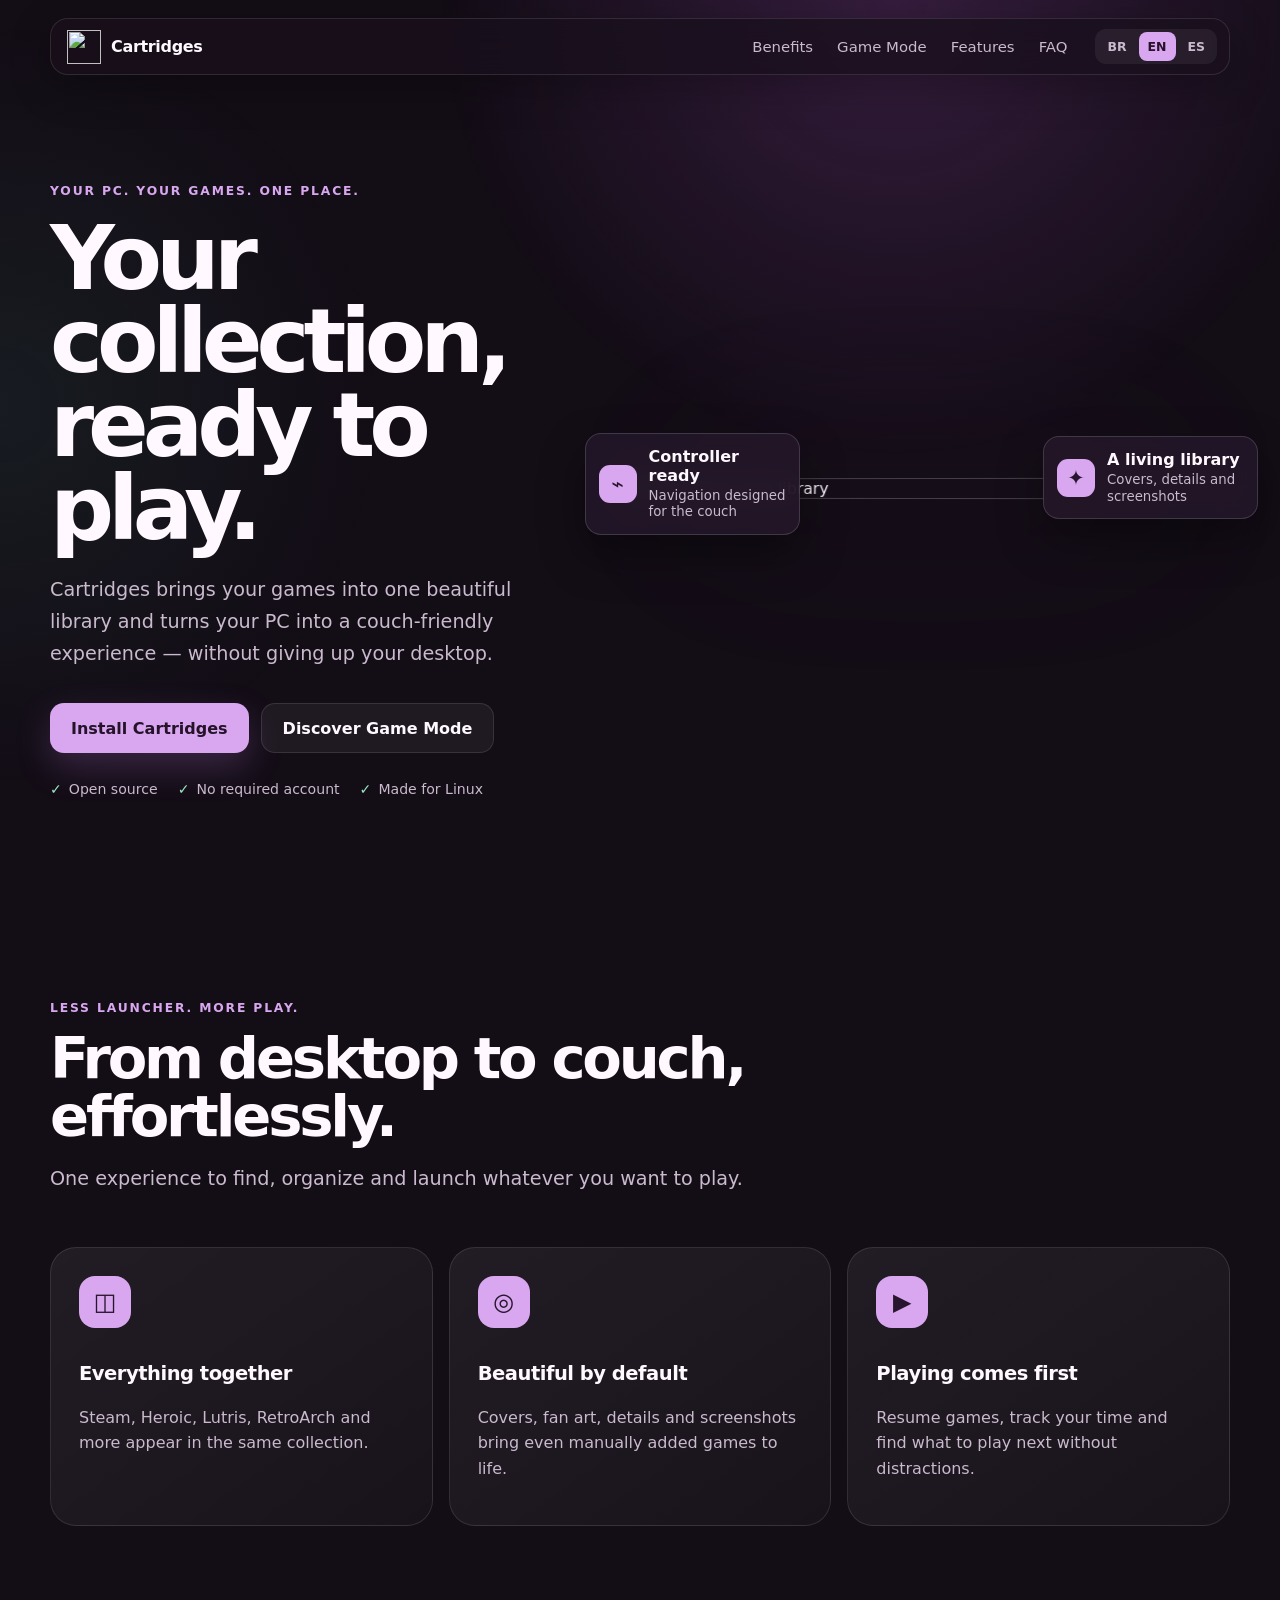
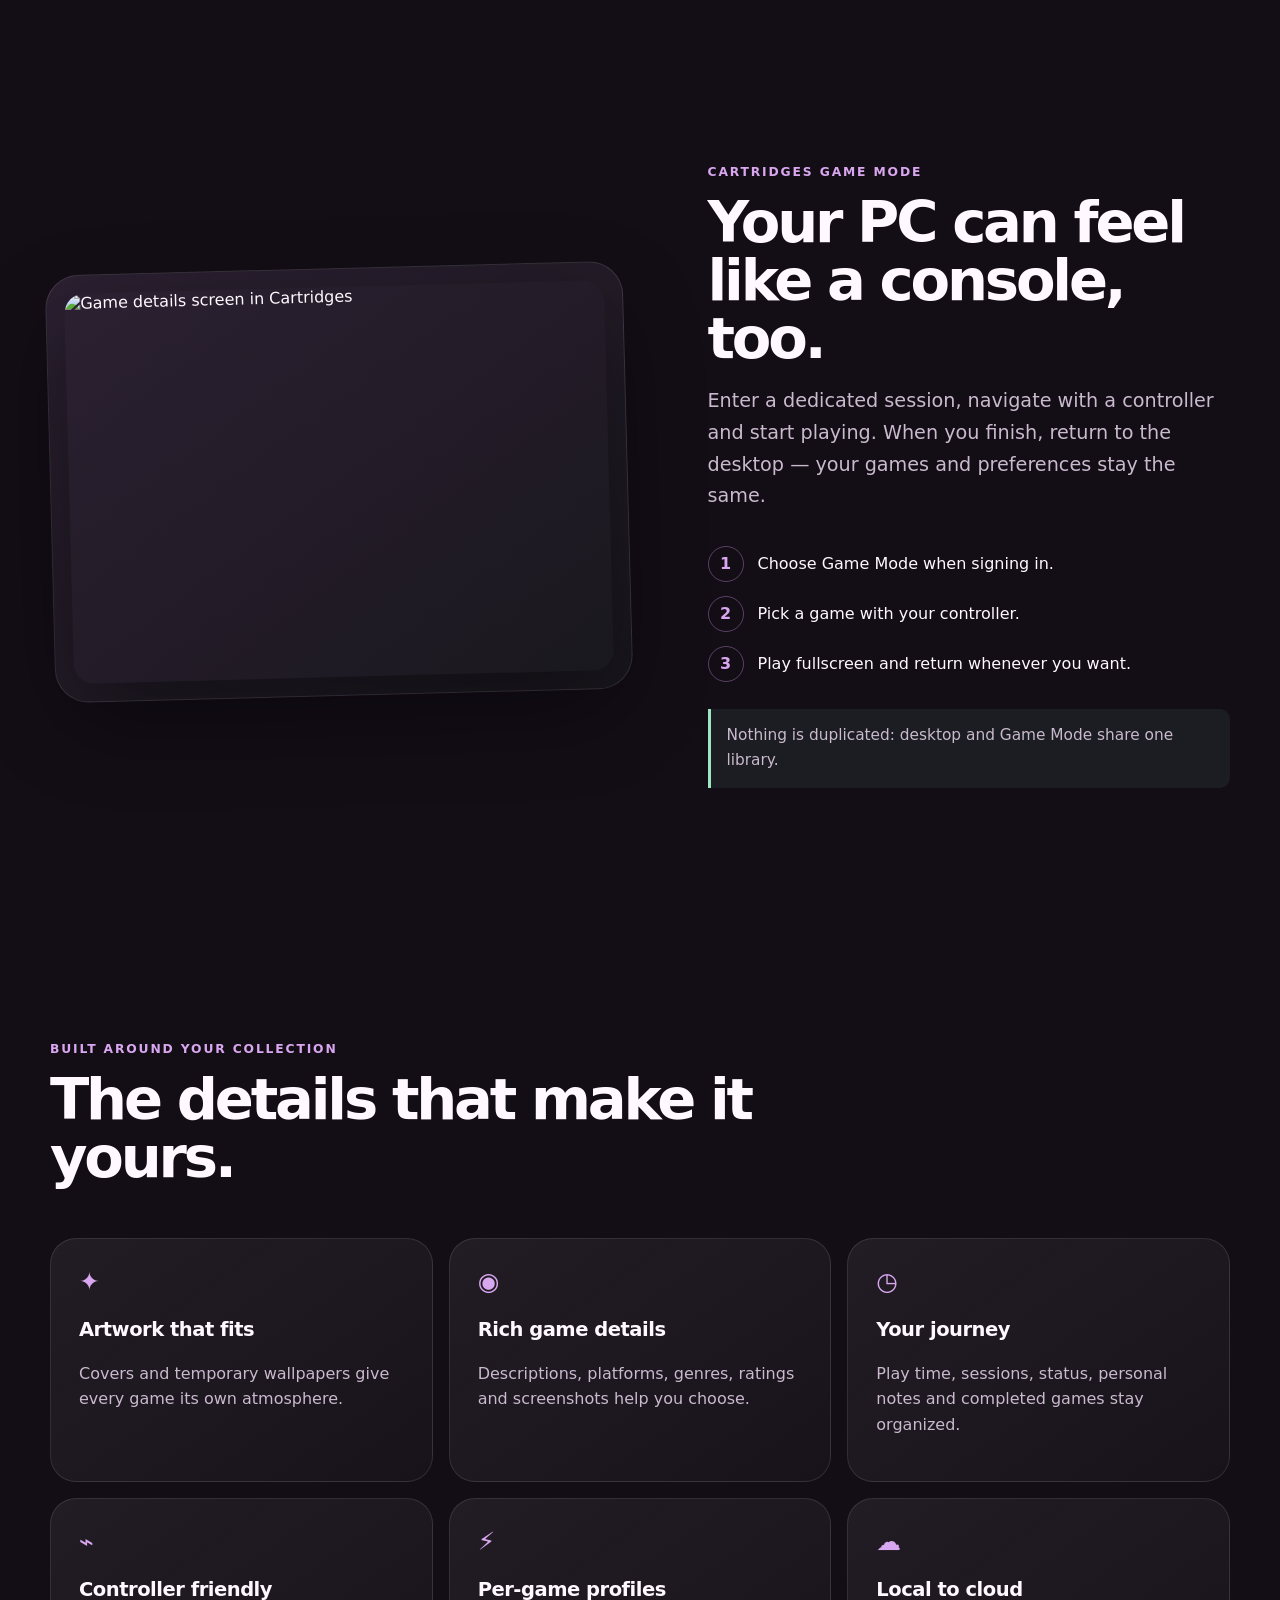
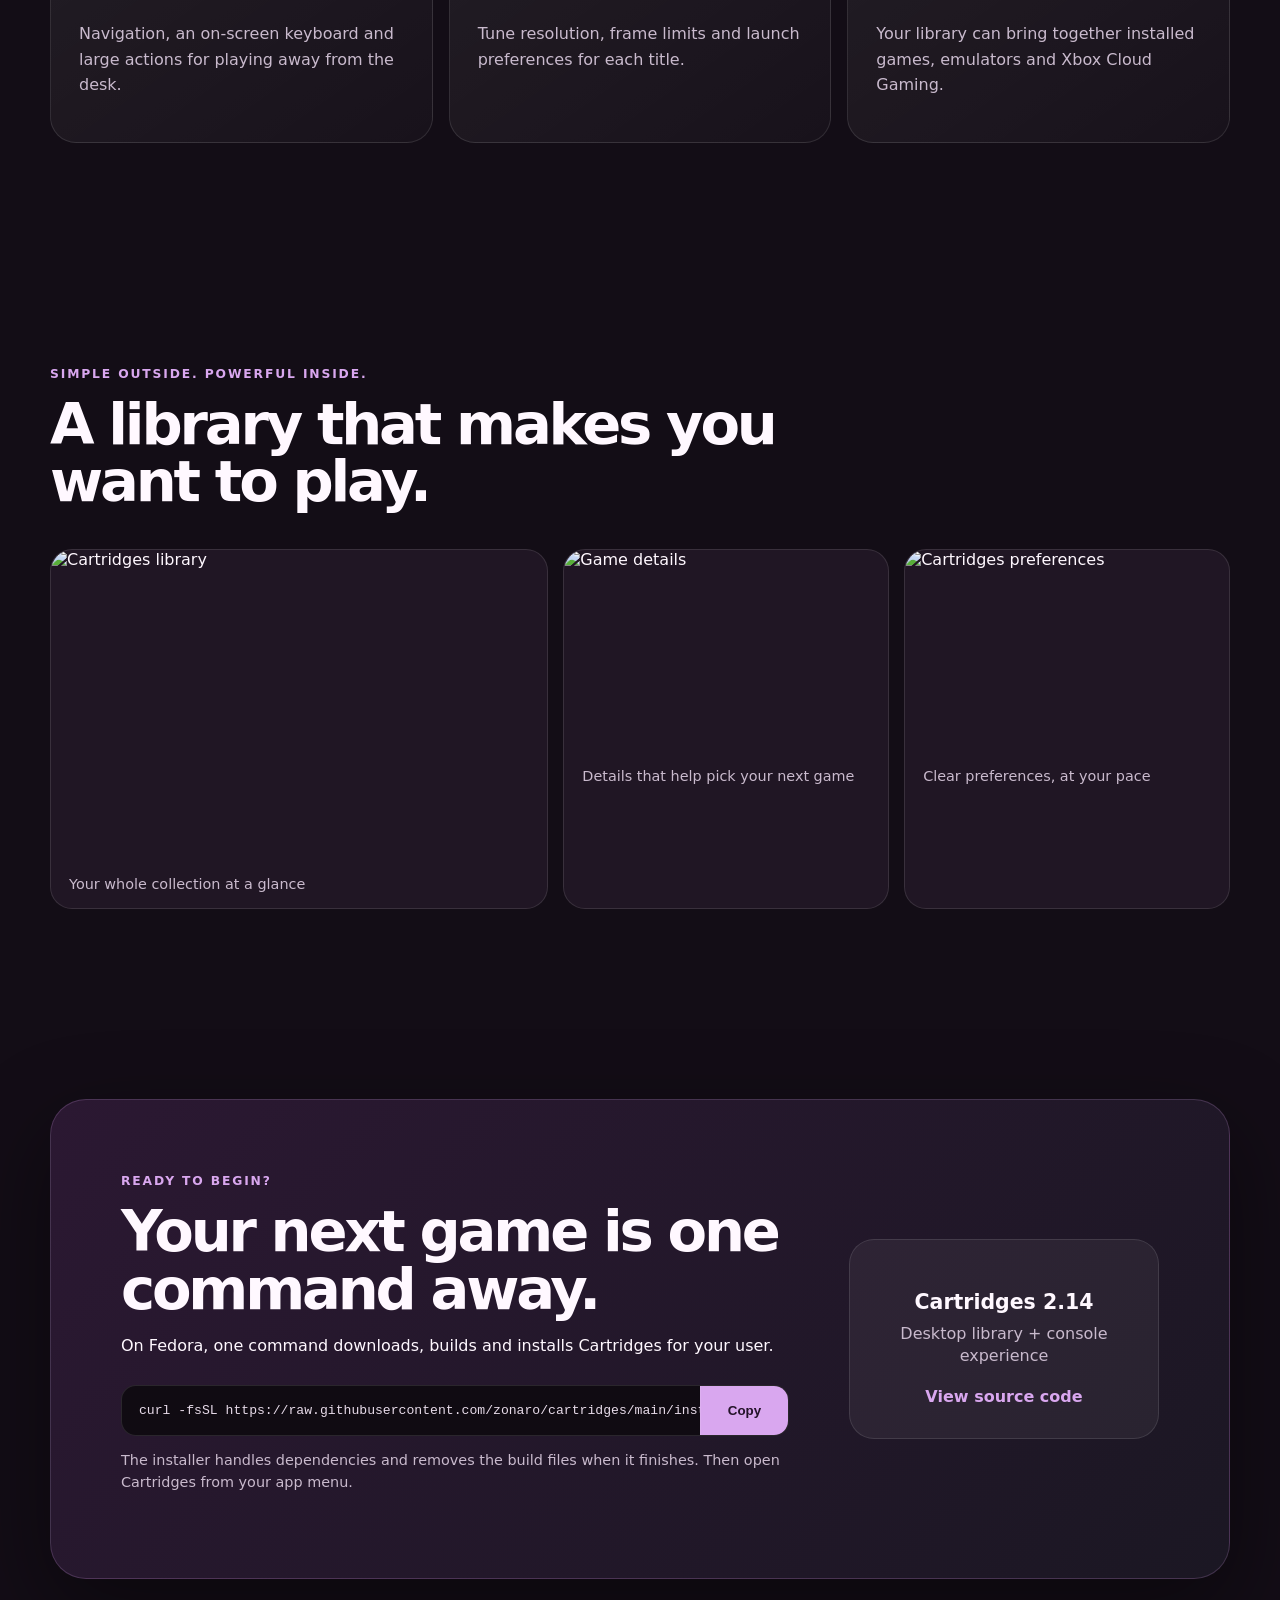
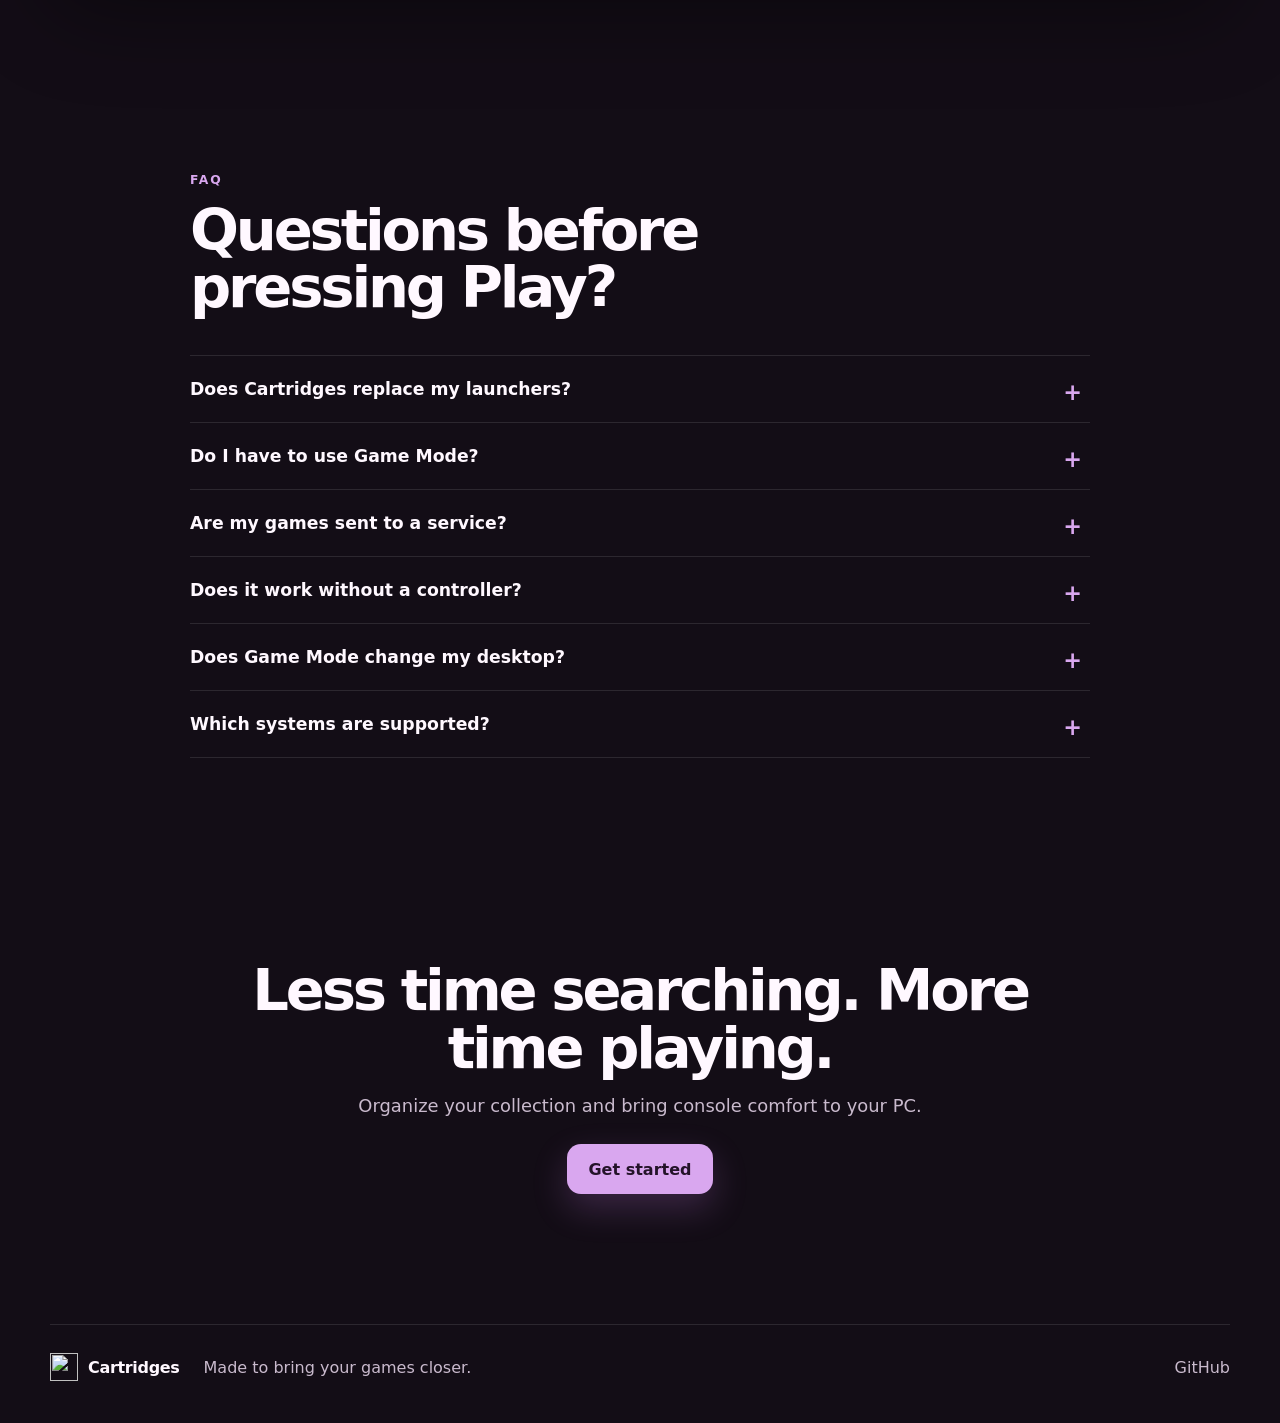
==== landing/index.html @ 832203ab "Add Xbox Cloud Gaming page with on-demand Better xCloud script Separate xCloud screen (WebKit WebVie" ====
<!doctype html>
<html lang="pt-BR">
  <head>
    <meta charset="utf-8">
    <meta name="viewport" content="width=device-width, initial-scale=1">
    <meta name="theme-color" content="#25112b">
    <meta name="description" content="Todos os seus jogos em uma biblioteca bonita, rápida e pronta para o sofá.">
    <title>Cartridges — sua coleção, pronta para jogar</title>
    <link rel="icon" href="../data/icons/hicolor/scalable/apps/page.kramo.Cartridges.svg">
    <link rel="stylesheet" href="styles.css">
    <script src="app.js" defer></script>
  </head>
  <body>
    <a class="skip-link" href="#main" data-i18n="skip">Pular para o conteúdo</a>

    <header class="site-header">
      <a class="brand" href="#top" aria-label="Cartridges">
        <img src="../data/icons/hicolor/scalable/apps/page.kramo.Cartridges.svg" alt="">
        <span>Cartridges</span>
      </a>
      <nav class="nav-links" aria-label="Primary">
        <a href="#benefits" data-i18n="navBenefits">Benefícios</a>
        <a href="#game-mode" data-i18n="navGameMode">Game Mode</a>
        <a href="#features" data-i18n="navFeatures">Recursos</a>
        <a href="#faq">FAQ</a>
      </nav>
      <div class="language-switcher" role="group" aria-label="Language">
        <button type="button" data-lang="pt-BR" aria-pressed="true">BR</button>
        <button type="button" data-lang="en" aria-pressed="false">EN</button>
        <button type="button" data-lang="es" aria-pressed="false">ES</button>
      </div>
    </header>

    <main id="main">
      <section class="hero" id="top">
        <div class="hero-copy">
          <span class="eyebrow" data-i18n="heroEyebrow">Seu PC. Seus jogos. Um só lugar.</span>
          <h1 data-i18n="heroTitle">Sua coleção, pronta para jogar.</h1>
          <p class="hero-lead" data-i18n="heroLead">Cartridges reúne seus jogos em uma biblioteca bonita e transforma o PC em uma experiência confortável para o sofá — sem abrir mão do desktop.</p>
          <div class="hero-actions">
            <a class="button primary" href="#install" data-i18n="ctaInstall">Instalar Cartridges</a>
            <a class="button secondary" href="#game-mode" data-i18n="ctaDiscover">Conhecer o Game Mode</a>
          </div>
          <ul class="trust-list" aria-label="Highlights">
            <li data-i18n="trustOpen">Código aberto</li>
            <li data-i18n="trustNoLogin">Sem login obrigatório</li>
            <li data-i18n="trustDesktop">Feito para Linux</li>
          </ul>
        </div>
        <div class="hero-visual" aria-label="Cartridges application preview">
          <div class="glow"></div>
          <img class="app-shot" src="../data/screenshots/1.png" alt="Cartridges game library" data-i18n-alt="heroImageAlt">
          <div class="floating-card card-controller">
            <span class="card-icon">⌁</span>
            <div><strong data-i18n="floatControllerTitle">Controle na mão</strong><small data-i18n="floatControllerText">Navegação pensada para o sofá</small></div>
          </div>
          <div class="floating-card card-library">
            <span class="card-icon">✦</span>
            <div><strong data-i18n="floatLibraryTitle">Biblioteca viva</strong><small data-i18n="floatLibraryText">Capas, detalhes e capturas</small></div>
          </div>
        </div>
      </section>

      <section class="section benefits" id="benefits">
        <div class="section-heading">
          <span class="eyebrow" data-i18n="benefitsEyebrow">Menos launcher. Mais jogo.</span>
          <h2 data-i18n="benefitsTitle">Do desktop ao sofá sem atrito.</h2>
          <p data-i18n="benefitsLead">Uma única experiência para encontrar, organizar e iniciar o que você quer jogar.</p>
        </div>
        <div class="benefit-grid">
          <article>
            <span class="feature-icon">◫</span>
            <h3 data-i18n="benefitOneTitle">Tudo junto</h3>
            <p data-i18n="benefitOneText">Steam, Heroic, Lutris, RetroArch e outros aparecem na mesma coleção.</p>
          </article>
          <article>
            <span class="feature-icon">◎</span>
            <h3 data-i18n="benefitTwoTitle">Bonito automaticamente</h3>
            <p data-i18n="benefitTwoText">Capas, fanarts, detalhes e capturas dão vida até aos jogos adicionados manualmente.</p>
          </article>
          <article>
            <span class="feature-icon">▶</span>
            <h3 data-i18n="benefitThreeTitle">Jogar é o foco</h3>
            <p data-i18n="benefitThreeText">Retome partidas, acompanhe seu tempo e encontre o próximo jogo sem distrações.</p>
          </article>
        </div>
      </section>

      <section class="section game-mode" id="game-mode">
        <div class="mode-visual">
          <div class="mode-screen">
            <img src="../data/screenshots/2.png" alt="Cartridges game details" data-i18n-alt="modeImageAlt">
          </div>
        </div>
        <div class="mode-copy">
          <span class="eyebrow" data-i18n="modeEyebrow">Cartridges Game Mode</span>
          <h2 data-i18n="modeTitle">Seu PC também pode parecer um console.</h2>
          <p data-i18n="modeLead">Entre em uma sessão dedicada, navegue com o controle e comece a jogar. Quando terminar, volte ao desktop — seus jogos e preferências continuam os mesmos.</p>
          <div class="mode-steps">
            <div><span>1</span><p data-i18n="modeStepOne">Escolha o Game Mode ao entrar no sistema.</p></div>
            <div><span>2</span><p data-i18n="modeStepTwo">Selecione um jogo usando o controle.</p></div>
            <div><span>3</span><p data-i18n="modeStepThree">Jogue em tela cheia e retorne quando quiser.</p></div>
          </div>
          <p class="reassurance" data-i18n="modeReassurance">Nada é duplicado: desktop e Game Mode compartilham a mesma biblioteca.</p>
        </div>
      </section>

      <section class="section features" id="features">
        <div class="section-heading">
          <span class="eyebrow" data-i18n="featuresEyebrow">Feito ao redor da sua coleção</span>
          <h2 data-i18n="featuresTitle">Os detalhes que deixam tudo mais seu.</h2>
        </div>
        <div class="feature-grid">
          <article><span>✦</span><h3 data-i18n="featureArtTitle">Arte que combina</h3><p data-i18n="featureArtText">Capas e papéis de parede temporários criam uma experiência diferente para cada jogo.</p></article>
          <article><span>◉</span><h3 data-i18n="featureDetailsTitle">Detalhes completos</h3><p data-i18n="featureDetailsText">Descrição, plataforma, gênero, classificação e capturas ajudam você a escolher.</p></article>
          <article><span>◷</span><h3 data-i18n="featureTimeTitle">Sua jornada</h3><p data-i18n="featureTimeText">Tempo de jogo, sessões, status, notas pessoais e jogos concluídos em ordem.</p></article>
          <article><span>⌁</span><h3 data-i18n="featureControlTitle">Pronto para controle</h3><p data-i18n="featureControlText">Navegação, teclado na tela e ações grandes para jogar longe da mesa.</p></article>
          <article><span>⚡</span><h3 data-i18n="featurePerformanceTitle">Perfil por jogo</h3><p data-i18n="featurePerformanceText">Ajuste resolução, limite de quadros e preferências de execução para cada título.</p></article>
          <article><span>☁</span><h3 data-i18n="featureCloudTitle">Do local à nuvem</h3><p data-i18n="featureCloudText">Sua biblioteca pode reunir jogos instalados, emuladores e Xbox Cloud Gaming.</p></article>
        </div>
      </section>

      <section class="section gallery" aria-labelledby="gallery-title">
        <div class="section-heading compact">
          <span class="eyebrow" data-i18n="galleryEyebrow">Simples por fora. Poderoso por dentro.</span>
          <h2 id="gallery-title" data-i18n="galleryTitle">Uma biblioteca que convida você a jogar.</h2>
        </div>
        <div class="gallery-grid">
          <figure><img src="../data/screenshots/1.png" alt="Game library" data-i18n-alt="galleryOneAlt"><figcaption data-i18n="galleryOne">Toda a coleção em um olhar</figcaption></figure>
          <figure><img src="../data/screenshots/2.png" alt="Game details" data-i18n-alt="galleryTwoAlt"><figcaption data-i18n="galleryTwo">Detalhes para decidir o próximo jogo</figcaption></figure>
          <figure><img src="../data/screenshots/4.png" alt="Preferences" data-i18n-alt="galleryThreeAlt"><figcaption data-i18n="galleryThree">Preferências claras, no seu ritmo</figcaption></figure>
        </div>
      </section>

      <section class="section install" id="install">
        <div class="install-copy">
          <span class="eyebrow" data-i18n="installEyebrow">Pronto para começar?</span>
          <h2 data-i18n="installTitle">Sua próxima partida está a um comando.</h2>
          <p data-i18n="installLead">No Fedora, um único comando baixa, compila e instala o Cartridges no seu usuário.</p>
          <div class="command-box">
            <code id="install-command">curl -fsSL https://raw.githubusercontent.com/zonaro/cartridges/main/install.sh | bash</code>
            <button type="button" id="copy-command" data-i18n="copy">Copiar</button>
          </div>
          <p class="command-note" data-i18n="installNote">O instalador cuida das dependências e remove os arquivos de compilação ao terminar. Depois, abra Cartridges pelo menu de aplicativos.</p>
        </div>
        <div class="install-card">
          <img src="../data/icons/hicolor/scalable/apps/page.kramo.Cartridges.svg" alt="">
          <strong>Cartridges 2.14</strong>
          <span data-i18n="installCardText">Biblioteca desktop + experiência de console</span>
          <a href="https://github.com/zonaro/cartridges" data-i18n="viewSource">Ver código-fonte</a>
        </div>
      </section>

      <section class="section faq" id="faq">
        <div class="section-heading compact">
          <span class="eyebrow">FAQ</span>
          <h2 data-i18n="faqTitle">Dúvidas antes de apertar Play?</h2>
        </div>
        <div class="faq-list">
          <details><summary data-i18n="faqOneQ">O Cartridges substitui meus launchers?</summary><p data-i18n="faqOneA">Não. Ele reúne seus jogos e abre cada título pela origem correta. Você ganha uma biblioteca única sem perder o que já usa.</p></details>
          <details><summary data-i18n="faqTwoQ">Preciso usar o Game Mode?</summary><p data-i18n="faqTwoA">Não. O aplicativo funciona normalmente no desktop. O Game Mode é uma opção extra para quem quer uma experiência de sofá.</p></details>
          <details><summary data-i18n="faqThreeQ">Meus jogos são enviados para algum serviço?</summary><p data-i18n="faqThreeA">Não. Sua biblioteca fica na sua máquina. Serviços de imagens e metadados só são consultados quando você os ativa.</p></details>
          <details><summary data-i18n="faqFourQ">Funciona sem controle?</summary><p data-i18n="faqFourA">Sim. Mouse e teclado funcionam no desktop; o controle é uma opção especialmente confortável no Game Mode.</p></details>
          <details><summary data-i18n="faqFiveQ">O Game Mode muda meu desktop?</summary><p data-i18n="faqFiveA">Não. Ele roda em uma sessão separada. Ao sair, você volta à tela de login e pode entrar no desktop normalmente.</p></details>
          <details><summary data-i18n="faqSixQ">Quais sistemas são suportados?</summary><p data-i18n="faqSixA">O aplicativo é voltado ao Linux. A instalação da sessão dedicada do Game Mode atualmente é preparada para Fedora.</p></details>
        </div>
      </section>

      <section class="final-cta">
        <img src="../data/icons/hicolor/scalable/apps/page.kramo.Cartridges.svg" alt="">
        <h2 data-i18n="finalTitle">Menos tempo procurando. Mais tempo jogando.</h2>
        <p data-i18n="finalText">Organize sua coleção e leve o conforto do console para o seu PC.</p>
        <a class="button primary" href="#install" data-i18n="finalButton">Começar agora</a>
      </section>
    </main>

    <footer>
      <a class="brand" href="#top"><img src="../data/icons/hicolor/scalable/apps/page.kramo.Cartridges.svg" alt=""><span>Cartridges</span></a>
      <p data-i18n="footerText">Feito para deixar seus jogos mais perto.</p>
      <a href="https://github.com/zonaro/cartridges">GitHub</a>
    </footer>
  </body>
</html>
---- landing/styles.css ----
:root {
  color-scheme: dark;
  --bg: #130d16;
  --surface: #201624;
  --surface-strong: #2b1b31;
  --text: #fff8ff;
  --muted: #c9bacd;
  --purple: #d9a7ef;
  --purple-strong: #b975d7;
  --green: #9de6c2;
  --line: rgba(255, 255, 255, .11);
  --shadow: 0 30px 90px rgba(0, 0, 0, .42);
  --radius: 26px;
  font-family: "Inter", "Cantarell", system-ui, sans-serif;
}

* { box-sizing: border-box; }
html { scroll-behavior: smooth; }
body { margin: 0; background: var(--bg); color: var(--text); overflow-x: hidden; }
body::before {
  content: ""; position: fixed; inset: 0; z-index: -2; pointer-events: none;
  background: radial-gradient(circle at 70% 0%, rgba(156, 75, 180, .25), transparent 36%), radial-gradient(circle at 0% 45%, rgba(75, 180, 148, .09), transparent 28%);
}
a { color: inherit; text-decoration: none; }
button, a { -webkit-tap-highlight-color: transparent; }
img { max-width: 100%; display: block; }

.skip-link { position: fixed; left: 12px; top: -80px; z-index: 100; padding: 12px 16px; background: white; color: #111; border-radius: 12px; }
.skip-link:focus { top: 12px; }
.site-header { width: min(1180px, calc(100% - 32px)); margin: 18px auto 0; padding: 10px 12px 10px 16px; position: sticky; top: 14px; z-index: 20; display: flex; align-items: center; gap: 28px; border: 1px solid var(--line); border-radius: 18px; background: rgba(25, 16, 29, .78); box-shadow: 0 12px 40px rgba(0, 0, 0, .25); backdrop-filter: blur(18px); }
.brand { display: inline-flex; align-items: center; gap: 10px; font-weight: 800; letter-spacing: -.02em; }
.brand img { width: 34px; height: 34px; }
.nav-links { display: flex; gap: 24px; margin-left: auto; color: var(--muted); font-size: .93rem; }
.nav-links a:hover { color: var(--text); }
.language-switcher { display: flex; gap: 3px; padding: 3px; border-radius: 11px; background: rgba(255,255,255,.06); }
.language-switcher button { border: 0; padding: 7px 9px; border-radius: 8px; color: var(--muted); background: transparent; font: inherit; font-size: .78rem; font-weight: 800; cursor: pointer; }
.language-switcher button[aria-pressed="true"] { color: #241329; background: var(--purple); }

.hero, .section { width: min(1180px, calc(100% - 40px)); margin-inline: auto; }
.hero { min-height: 760px; display: grid; grid-template-columns: .9fr 1.1fr; align-items: center; gap: 70px; padding: 105px 0 90px; }
.eyebrow { display: inline-block; color: var(--purple); font-size: .77rem; font-weight: 850; letter-spacing: .15em; text-transform: uppercase; }
h1, h2, h3, p { margin-top: 0; }
h1 { max-width: 700px; margin: 18px 0 24px; font-size: clamp(3.4rem, 7vw, 6.8rem); line-height: .93; letter-spacing: -.068em; }
h2 { margin: 14px 0 18px; font-size: clamp(2.25rem, 4.5vw, 4.4rem); line-height: 1; letter-spacing: -.055em; }
h3 { font-size: 1.22rem; letter-spacing: -.025em; }
.hero-lead, .section-heading > p, .mode-copy > p { color: var(--muted); font-size: clamp(1.08rem, 1.5vw, 1.3rem); line-height: 1.65; }
.hero-actions { display: flex; flex-wrap: wrap; gap: 12px; margin-top: 34px; }
.button { display: inline-flex; min-height: 50px; align-items: center; justify-content: center; padding: 0 21px; border-radius: 14px; font-weight: 800; transition: transform .18s ease, background .18s ease; }
.button:hover { transform: translateY(-2px); }
.button.primary { color: #241329; background: var(--purple); box-shadow: 0 14px 35px rgba(185,117,215,.24); }
.button.primary:hover { background: #e5bbf5; }
.button.secondary { border: 1px solid var(--line); background: rgba(255,255,255,.055); }
.trust-list { display: flex; flex-wrap: wrap; gap: 20px; margin: 28px 0 0; padding: 0; color: var(--muted); list-style: none; font-size: .88rem; }
.trust-list li::before { content: "✓"; margin-right: 7px; color: var(--green); font-weight: 900; }
.hero-visual { position: relative; perspective: 1000px; }
.glow { position: absolute; width: 85%; height: 85%; left: 8%; top: 5%; background: var(--purple-strong); filter: blur(100px); opacity: .27; }
.app-shot { position: relative; z-index: 1; border: 1px solid rgba(255,255,255,.2); border-radius: 22px; box-shadow: var(--shadow); transform: rotateY(-5deg) rotateX(2deg); }
.floating-card { position: absolute; z-index: 2; display: flex; align-items: center; gap: 12px; width: 215px; padding: 13px; border: 1px solid rgba(255,255,255,.15); border-radius: 16px; background: rgba(35, 23, 40, .9); box-shadow: 0 20px 45px rgba(0,0,0,.36); backdrop-filter: blur(16px); }
.floating-card strong, .floating-card small { display: block; }
.floating-card small { margin-top: 3px; color: var(--muted); line-height: 1.25; }
.card-icon { display: grid; place-items: center; width: 38px; height: 38px; flex: 0 0 auto; border-radius: 11px; color: #28162e; background: var(--purple); font-size: 1.3rem; }
.card-controller { left: -35px; bottom: -36px; }
.card-library { right: -28px; top: -42px; }

.section { padding: 110px 0; }
.section-heading { max-width: 760px; margin-bottom: 52px; }
.section-heading.compact { margin-bottom: 38px; }
.benefit-grid, .feature-grid { display: grid; grid-template-columns: repeat(3, 1fr); gap: 16px; }
.benefit-grid article, .feature-grid article { padding: 28px; border: 1px solid var(--line); border-radius: var(--radius); background: linear-gradient(145deg, rgba(255,255,255,.065), rgba(255,255,255,.025)); }
.benefit-grid article { min-height: 240px; }
.feature-icon { display: grid; place-items: center; width: 52px; height: 52px; margin-bottom: 34px; border-radius: 16px; color: #28162e; background: var(--purple); font-size: 1.5rem; }
.benefit-grid p, .feature-grid p { color: var(--muted); line-height: 1.6; }

.game-mode { display: grid; grid-template-columns: 1.05fr .95fr; align-items: center; gap: 80px; padding-block: 125px; }
.mode-visual { padding: 18px; border: 1px solid var(--line); border-radius: 34px; background: linear-gradient(145deg, rgba(217,167,239,.13), rgba(157,230,194,.05)); transform: rotate(-1.5deg); }
.mode-screen { overflow: hidden; border-radius: 20px; box-shadow: var(--shadow); }
.mode-screen img { width: 100%; min-height: 390px; object-fit: cover; }
.mode-steps { display: grid; gap: 14px; margin-top: 34px; }
.mode-steps div { display: flex; align-items: center; gap: 14px; }
.mode-steps span { display: grid; place-items: center; width: 36px; height: 36px; flex: 0 0 auto; border: 1px solid rgba(217,167,239,.35); border-radius: 50%; color: var(--purple); font-weight: 900; }
.mode-steps p { margin: 0; color: var(--text); }
.reassurance { margin-top: 27px !important; padding: 14px 16px; border-left: 3px solid var(--green); border-radius: 0 10px 10px 0; background: rgba(157,230,194,.07); color: var(--muted) !important; font-size: .96rem !important; }
.feature-grid article > span { color: var(--purple); font-size: 1.55rem; }
.feature-grid h3 { margin-top: 22px; }

.gallery-grid { display: grid; grid-template-columns: 1.3fr .85fr .85fr; gap: 15px; }
.gallery-grid figure { margin: 0; overflow: hidden; border: 1px solid var(--line); border-radius: 22px; background: var(--surface); }
.gallery-grid img { width: 100%; aspect-ratio: 16 / 10; object-fit: cover; }
.gallery-grid figcaption { padding: 16px 18px; color: var(--muted); font-size: .9rem; }

.install { display: grid; grid-template-columns: 1fr 310px; gap: 60px; align-items: center; margin-block: 80px; padding: 70px; border: 1px solid rgba(217,167,239,.2); border-radius: 36px; background: linear-gradient(135deg, #2b1832, #1b1723); box-shadow: var(--shadow); }
.install-copy { min-width: 0; }
.command-box { display: flex; align-items: stretch; overflow: hidden; margin: 30px 0 14px; border: 1px solid var(--line); border-radius: 15px; background: #100b12; }
.command-box code { min-width: 0; flex: 1; overflow-x: auto; padding: 17px; color: #e7dbe9; white-space: nowrap; font-family: ui-monospace, monospace; font-size: .82rem; }
.command-box button { min-width: 88px; border: 0; border-left: 1px solid var(--line); color: #241329; background: var(--purple); font-weight: 850; cursor: pointer; }
.command-note { color: var(--muted); font-size: .9rem; line-height: 1.5; }
.install-card { display: flex; flex-direction: column; align-items: center; padding: 32px; border: 1px solid var(--line); border-radius: 25px; background: rgba(255,255,255,.055); text-align: center; }
.install-card img { width: 95px; margin-bottom: 18px; }
.install-card strong { font-size: 1.28rem; }
.install-card span { margin: 9px 0 20px; color: var(--muted); line-height: 1.4; }
.install-card a { color: var(--purple); font-weight: 750; }

.faq { max-width: 900px; }
.faq-list { border-top: 1px solid var(--line); }
.faq details { border-bottom: 1px solid var(--line); }
.faq summary { position: relative; padding: 23px 42px 23px 0; cursor: pointer; list-style: none; font-size: 1.08rem; font-weight: 750; }
.faq summary::-webkit-details-marker { display: none; }
.faq summary::after { content: "+"; position: absolute; right: 8px; color: var(--purple); font-size: 1.4rem; }
.faq details[open] summary::after { content: "−"; }
.faq details p { max-width: 720px; padding: 0 0 22px; color: var(--muted); line-height: 1.7; }
.final-cta { width: min(900px, calc(100% - 40px)); margin: 70px auto 130px; text-align: center; }
.final-cta img { width: 95px; margin: 0 auto 24px; }
.final-cta p { margin-bottom: 28px; color: var(--muted); font-size: 1.12rem; }
footer { width: min(1180px, calc(100% - 40px)); margin: auto; padding: 28px 0 42px; display: flex; align-items: center; gap: 24px; border-top: 1px solid var(--line); color: var(--muted); }
footer p { margin: 0 auto 0 0; }
footer .brand { color: var(--text); }
footer .brand img { width: 28px; height: 28px; }

@media (max-width: 900px) {
  .nav-links { display: none; }
  .hero { grid-template-columns: 1fr; gap: 80px; padding-top: 85px; }
  .hero-copy { max-width: 730px; }
  .game-mode { grid-template-columns: 1fr; }
  .mode-copy { order: -1; }
  .benefit-grid, .feature-grid { grid-template-columns: repeat(2, 1fr); }
  .gallery-grid { grid-template-columns: 1fr 1fr; }
  .gallery-grid figure:first-child { grid-column: 1 / -1; }
  .install { grid-template-columns: 1fr; padding: 48px; }
  .install-card { display: none; }
}

@media (max-width: 600px) {
  .site-header { gap: 12px; }
  .site-header .brand span { display: none; }
  .language-switcher { margin-left: auto; }
  .hero, .section { width: min(100% - 28px, 1180px); }
  .hero { min-height: auto; padding: 70px 0 55px; }
  h1 { font-size: clamp(3rem, 15vw, 4.4rem); }
  .hero-actions .button { width: 100%; }
  .floating-card { display: none; }
  .app-shot { transform: none; border-radius: 15px; }
  .section { padding-block: 75px; }
  .benefit-grid, .feature-grid, .gallery-grid { grid-template-columns: 1fr; }
  .gallery-grid figure:first-child { grid-column: auto; }
  .game-mode { gap: 45px; }
  .mode-visual { padding: 9px; border-radius: 22px; }
  .mode-screen img { min-height: 260px; }
  .install { width: calc(100% - 20px); margin-block: 55px; padding: 28px 20px; border-radius: 24px; }
  .command-box { display: block; }
  .command-box code { display: block; }
  .command-box button { width: 100%; min-height: 44px; border: 0; border-top: 1px solid var(--line); }
  footer { align-items: flex-start; flex-wrap: wrap; }
  footer p { width: 100%; order: 3; }
}

@media (prefers-reduced-motion: reduce) {
  html { scroll-behavior: auto; }
  *, *::before, *::after { transition-duration: .01ms !important; }
}
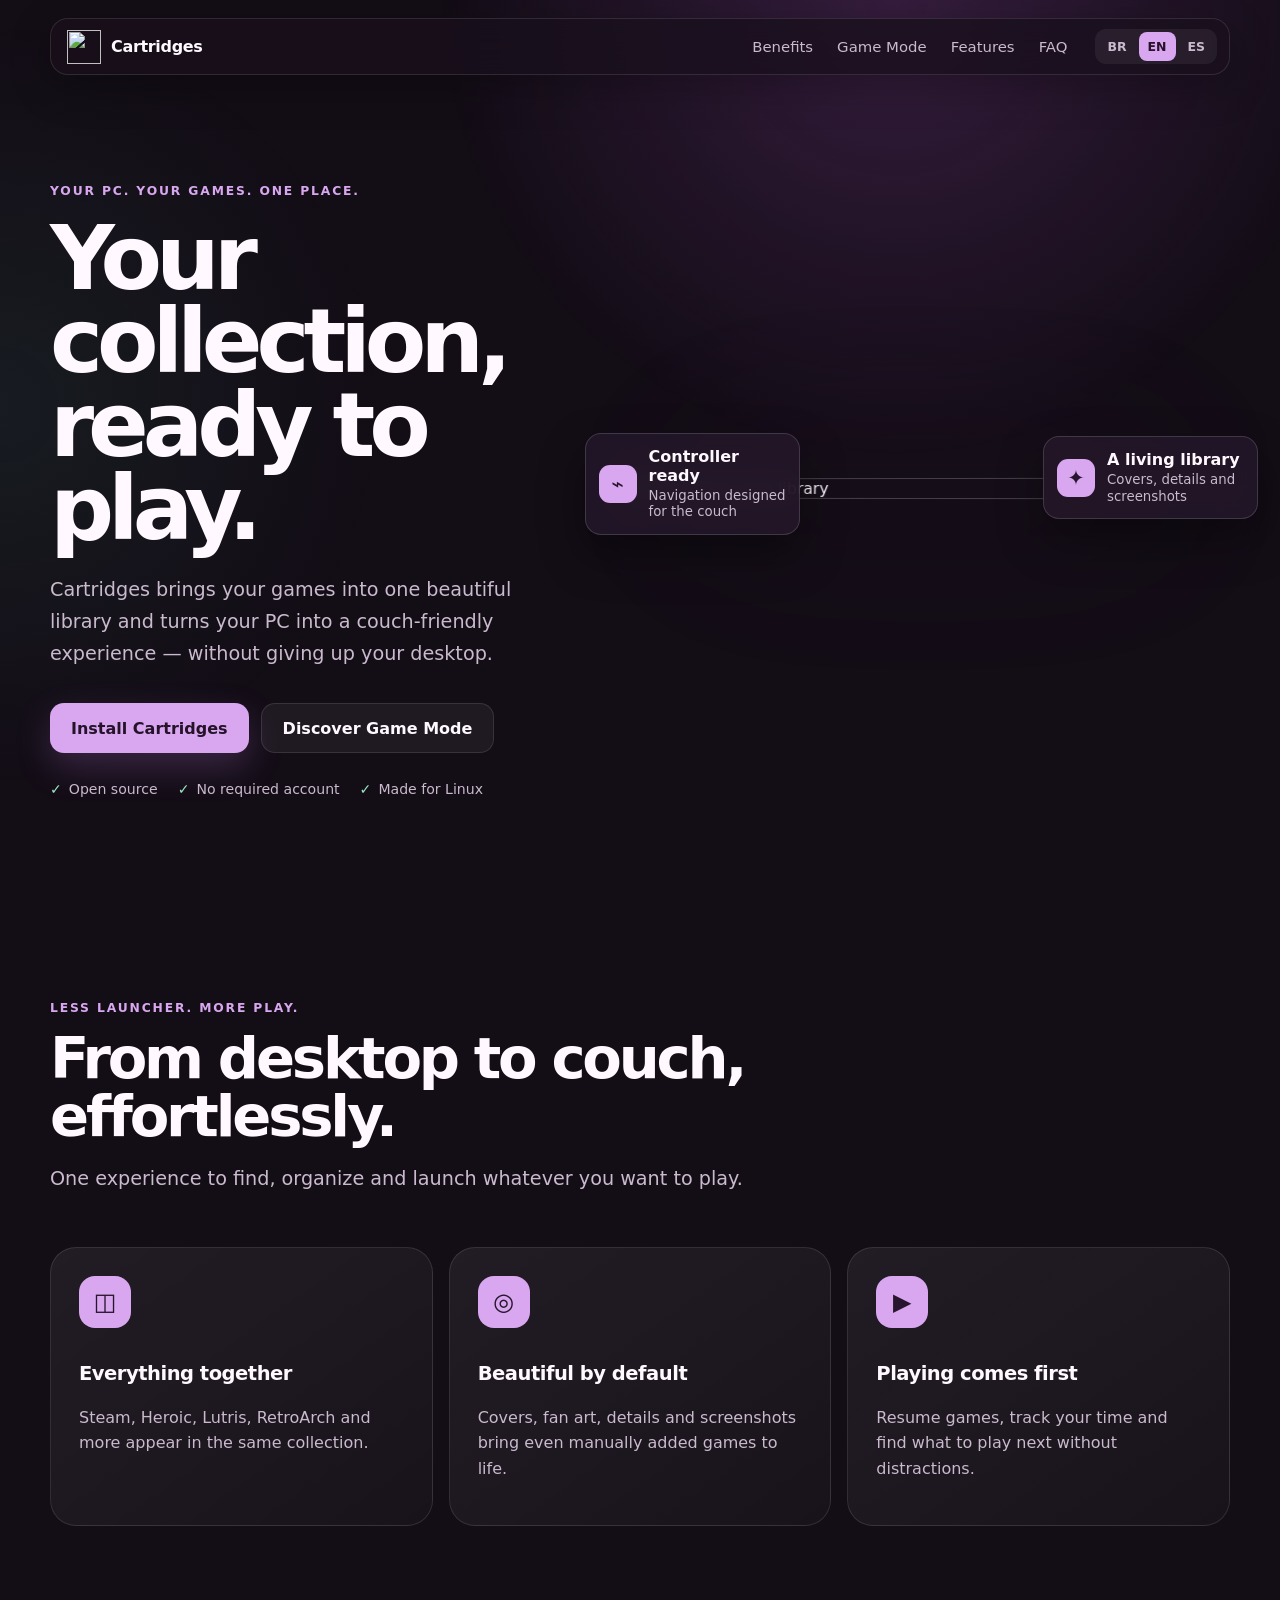
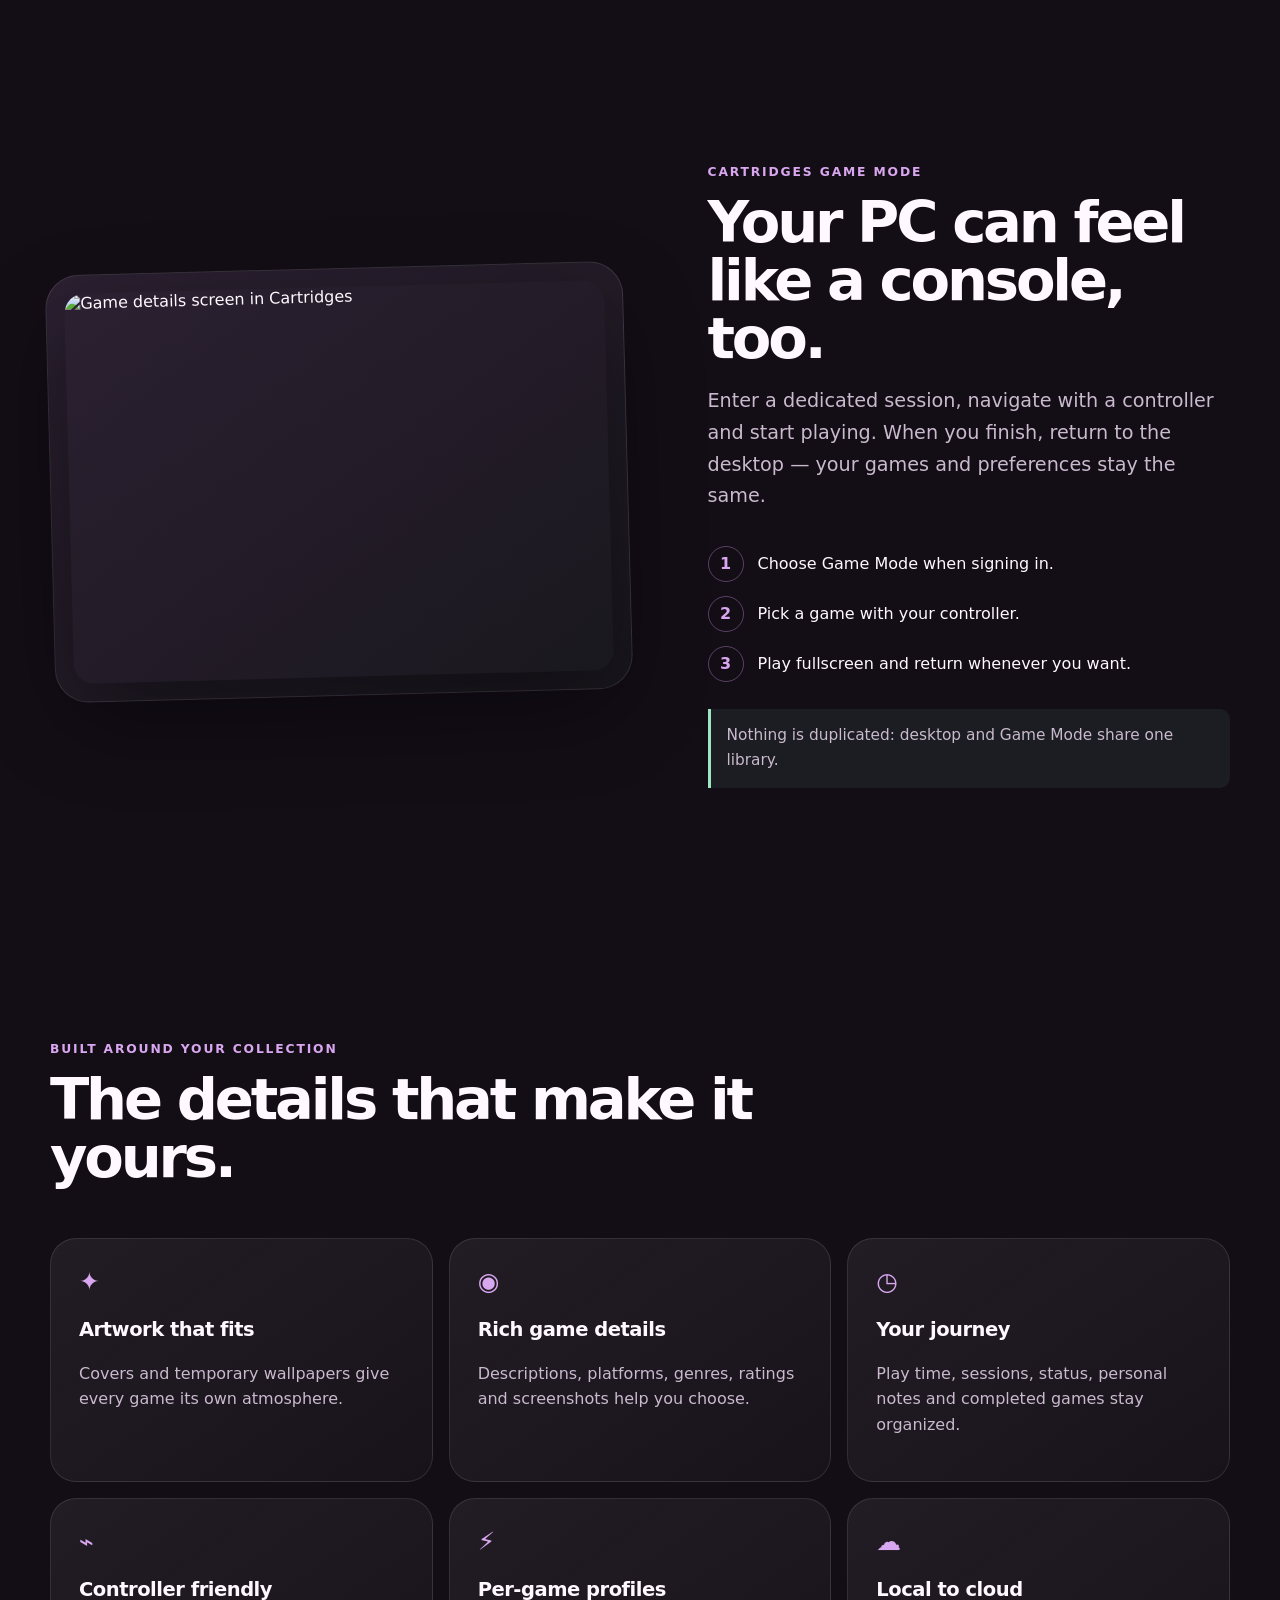
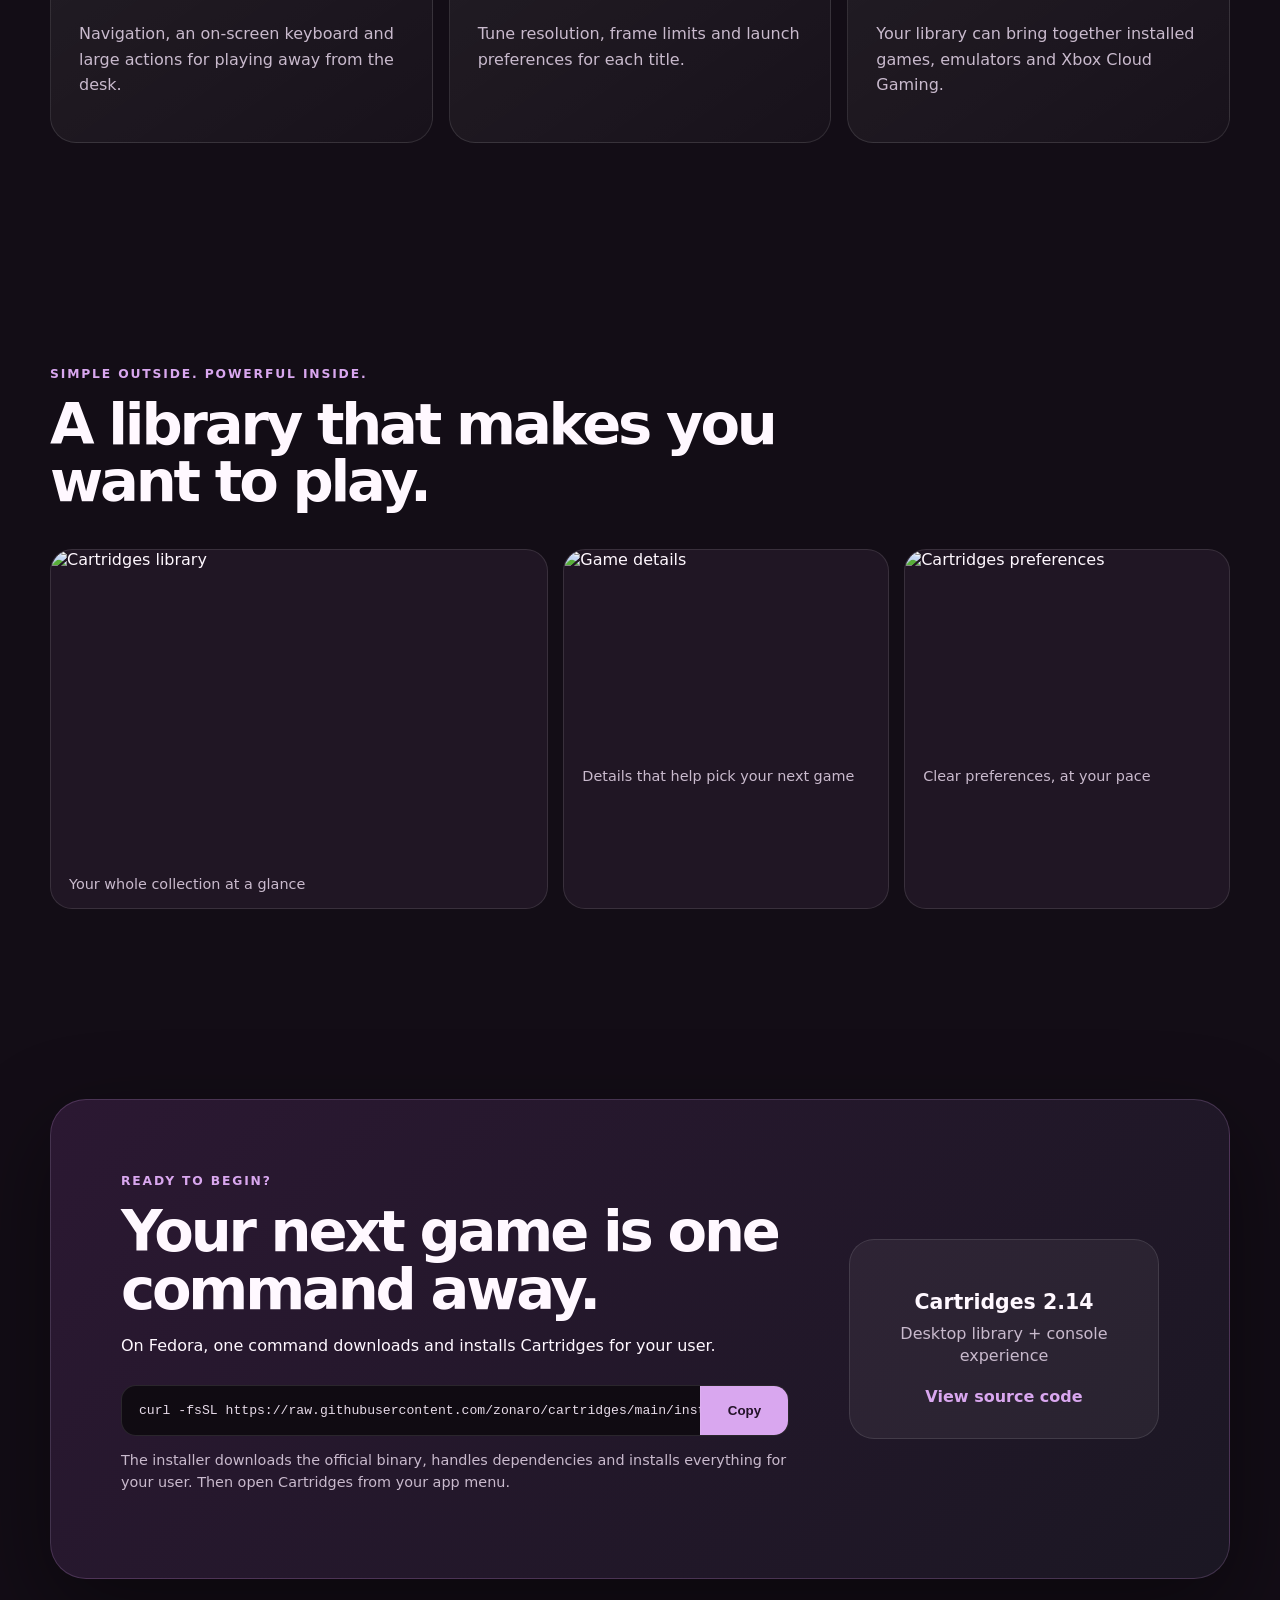
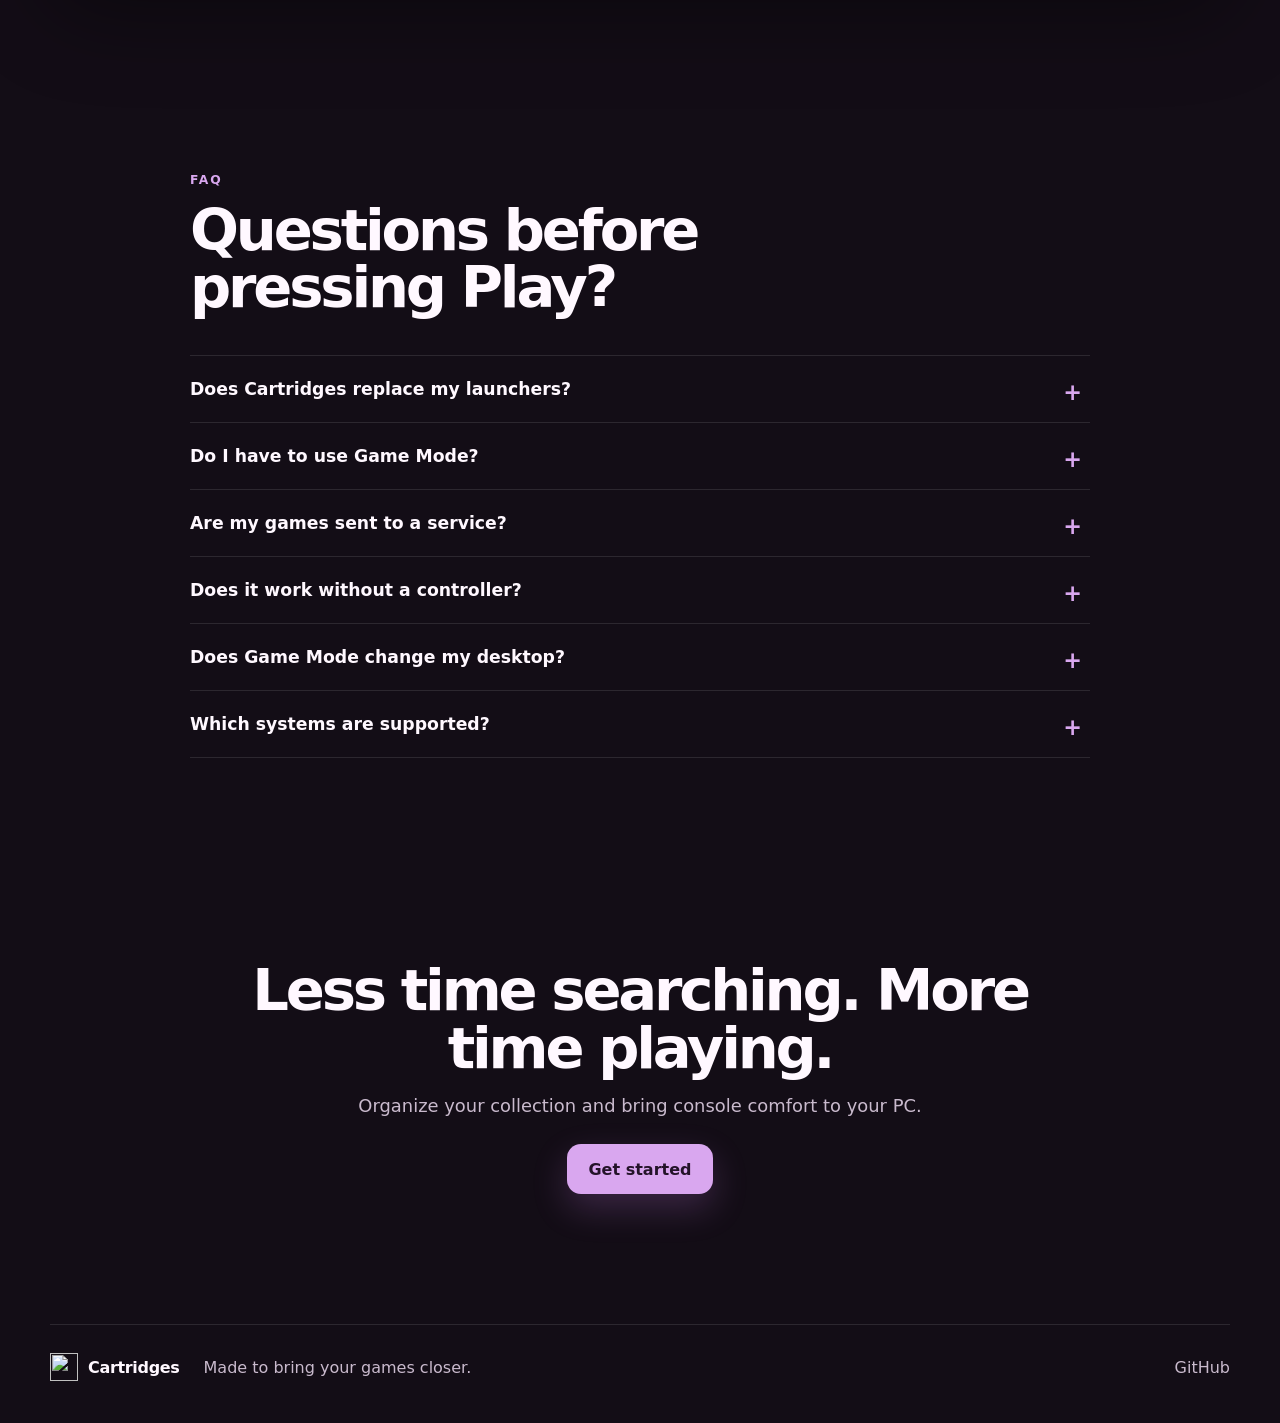
==== commit 1c2f0624: "Binario via GitHub Releases com versionamento YY.DDD.HHMM install.sh baixa o tarball da ultima relea" ====
--- a/landing/index.html
+++ b/landing/index.html
@@ -136,12 +136,12 @@
         <div class="install-copy">
           <span class="eyebrow" data-i18n="installEyebrow">Pronto para começar?</span>
           <h2 data-i18n="installTitle">Sua próxima partida está a um comando.</h2>
-          <p data-i18n="installLead">No Fedora, um único comando baixa, compila e instala o Cartridges no seu usuário.</p>
+          <p data-i18n="installLead">No Fedora, um único comando baixa e instala o Cartridges no seu usuário.</p>
           <div class="command-box">
             <code id="install-command">curl -fsSL https://raw.githubusercontent.com/zonaro/cartridges/main/install.sh | bash</code>
             <button type="button" id="copy-command" data-i18n="copy">Copiar</button>
           </div>
-          <p class="command-note" data-i18n="installNote">O instalador cuida das dependências e remove os arquivos de compilação ao terminar. Depois, abra Cartridges pelo menu de aplicativos.</p>
+          <p class="command-note" data-i18n="installNote">O instalador baixa o binário oficial, cuida das dependências e instala tudo no seu usuário. Depois, abra Cartridges pelo menu de aplicativos.</p>
         </div>
         <div class="install-card">
           <img src="../data/icons/hicolor/scalable/apps/page.kramo.Cartridges.svg" alt="">
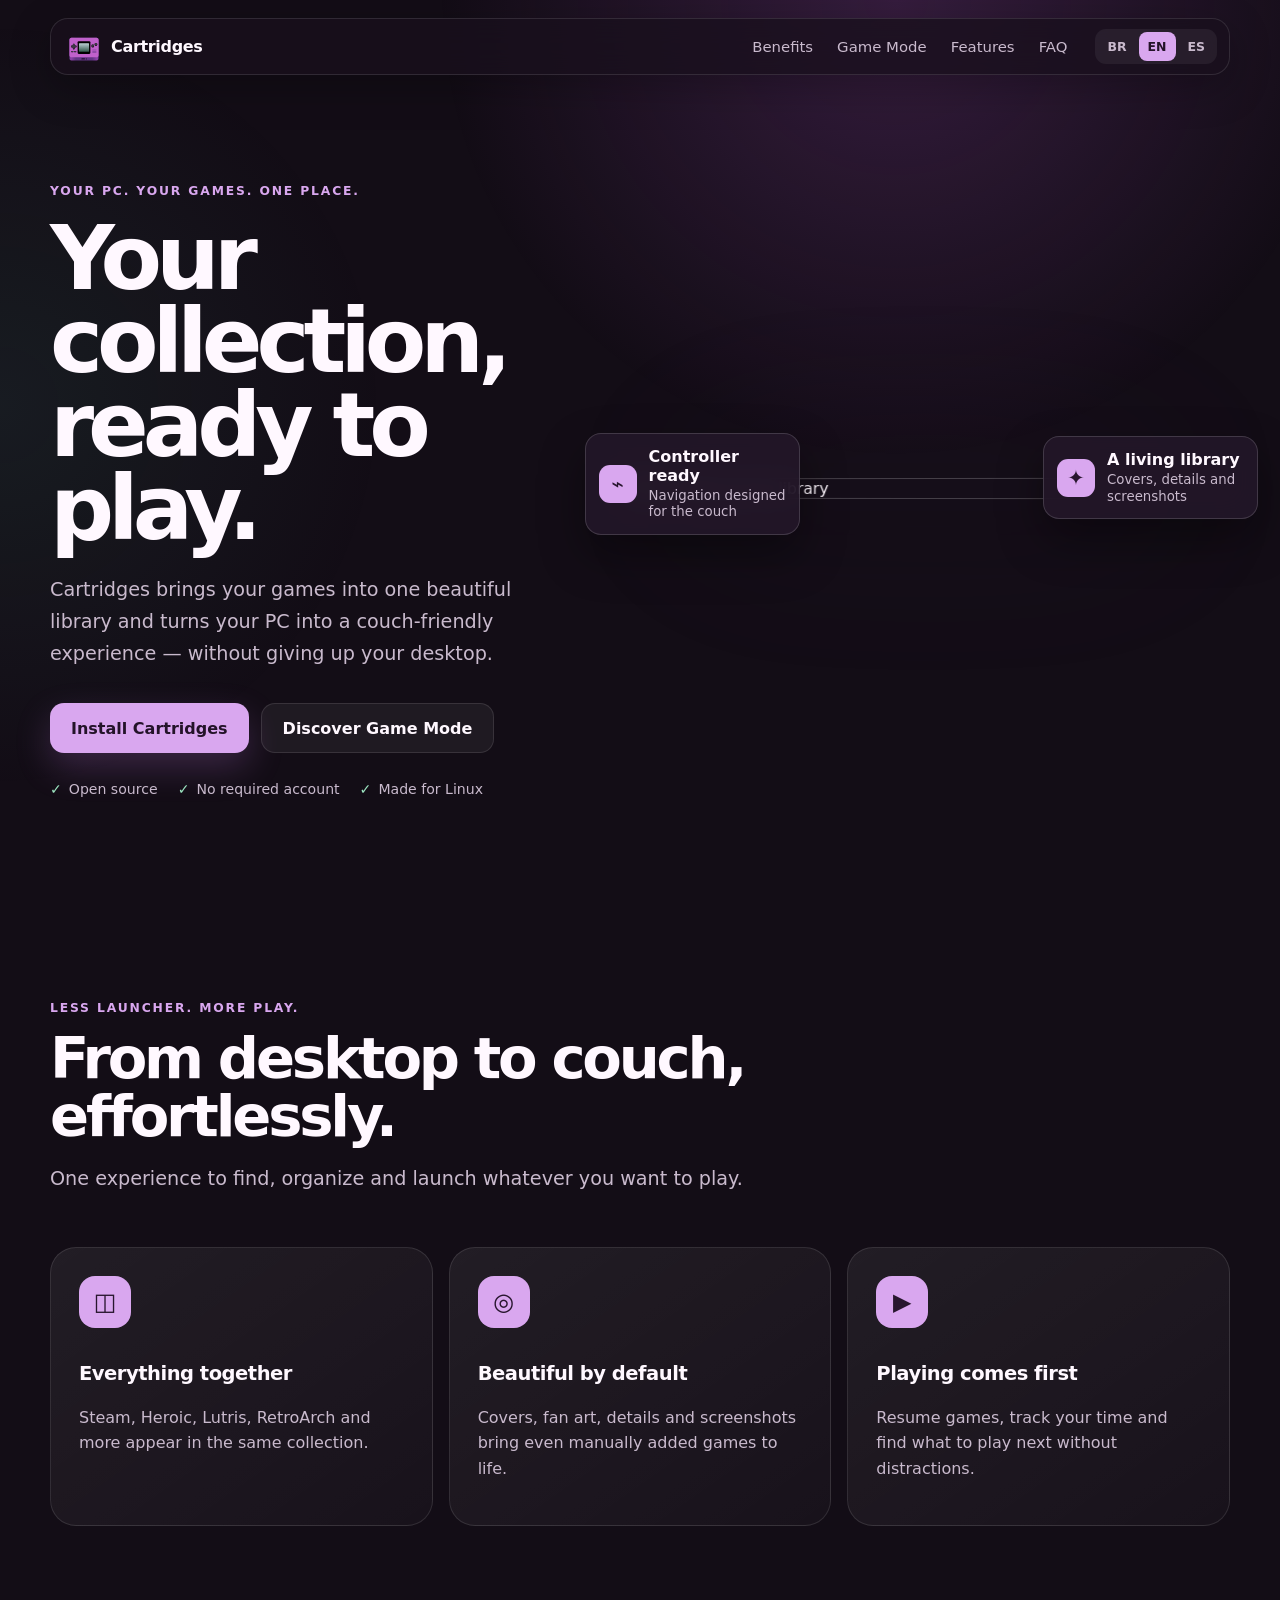
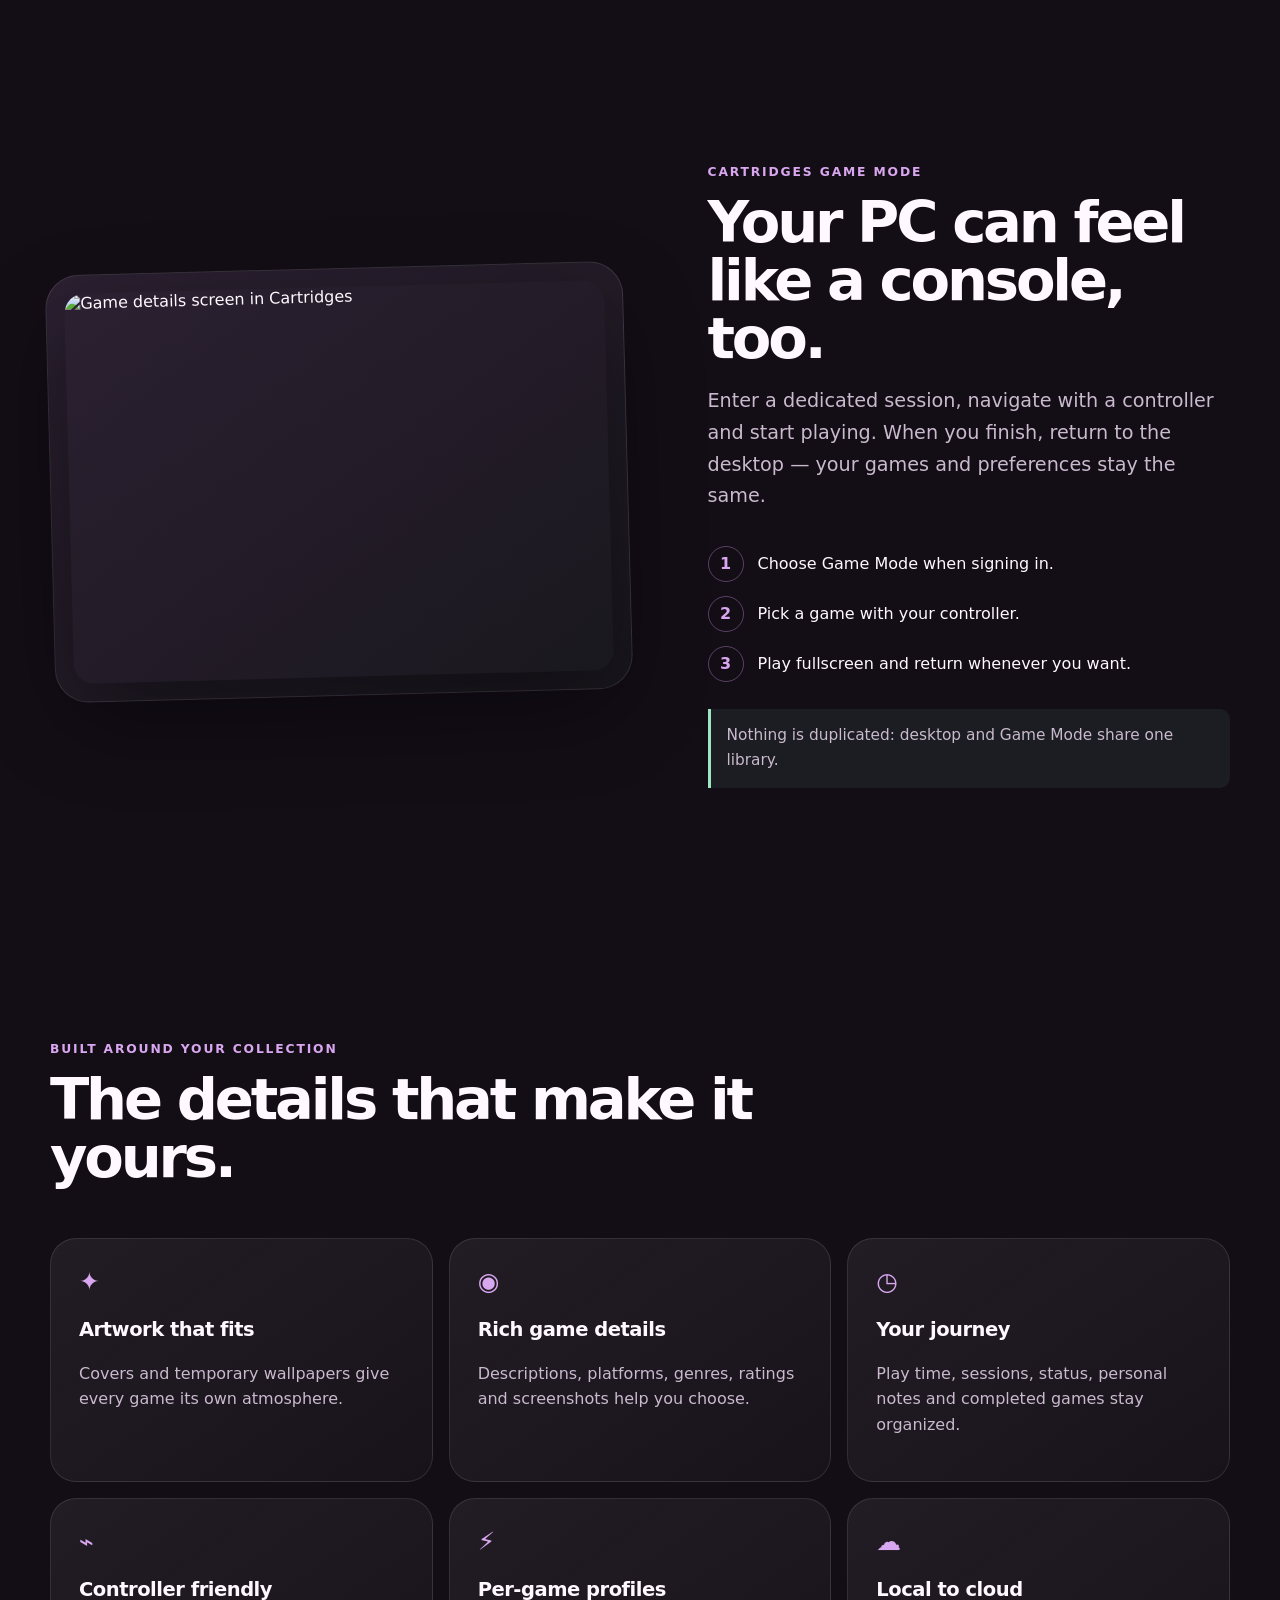
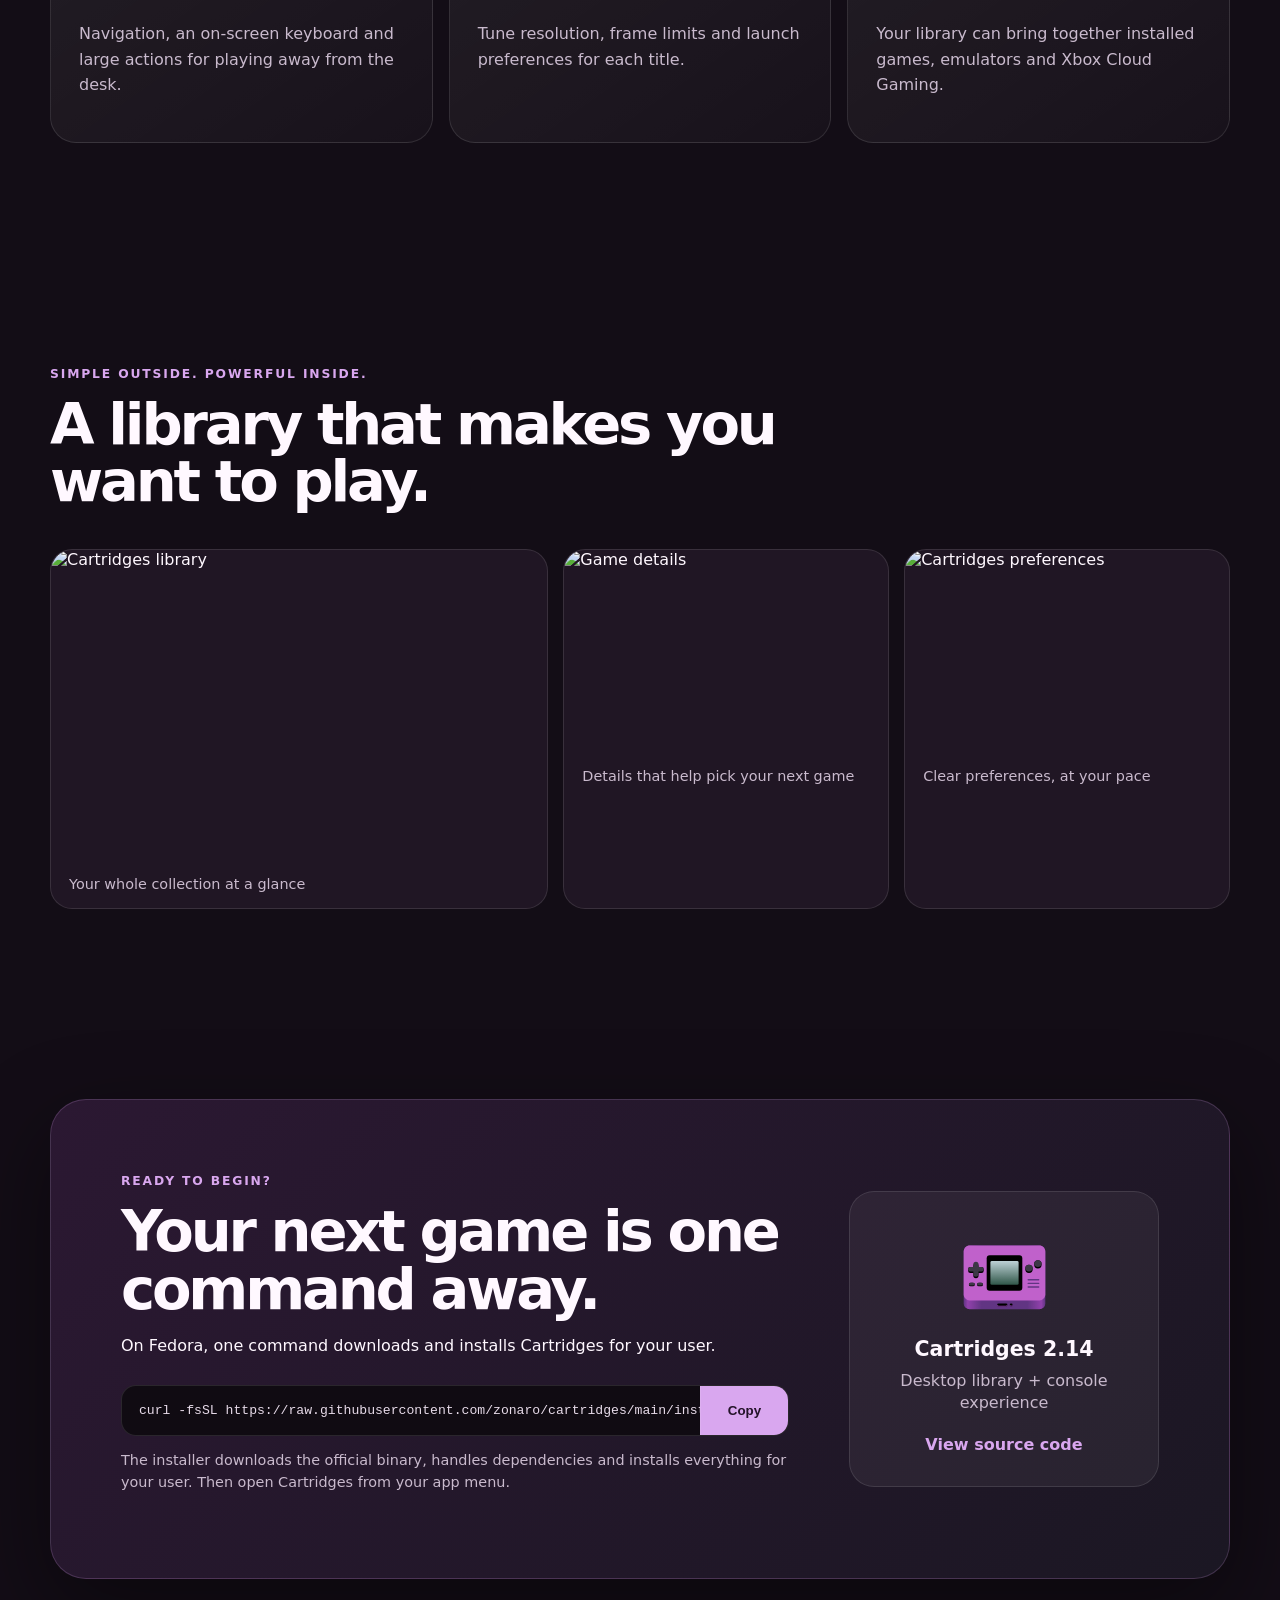
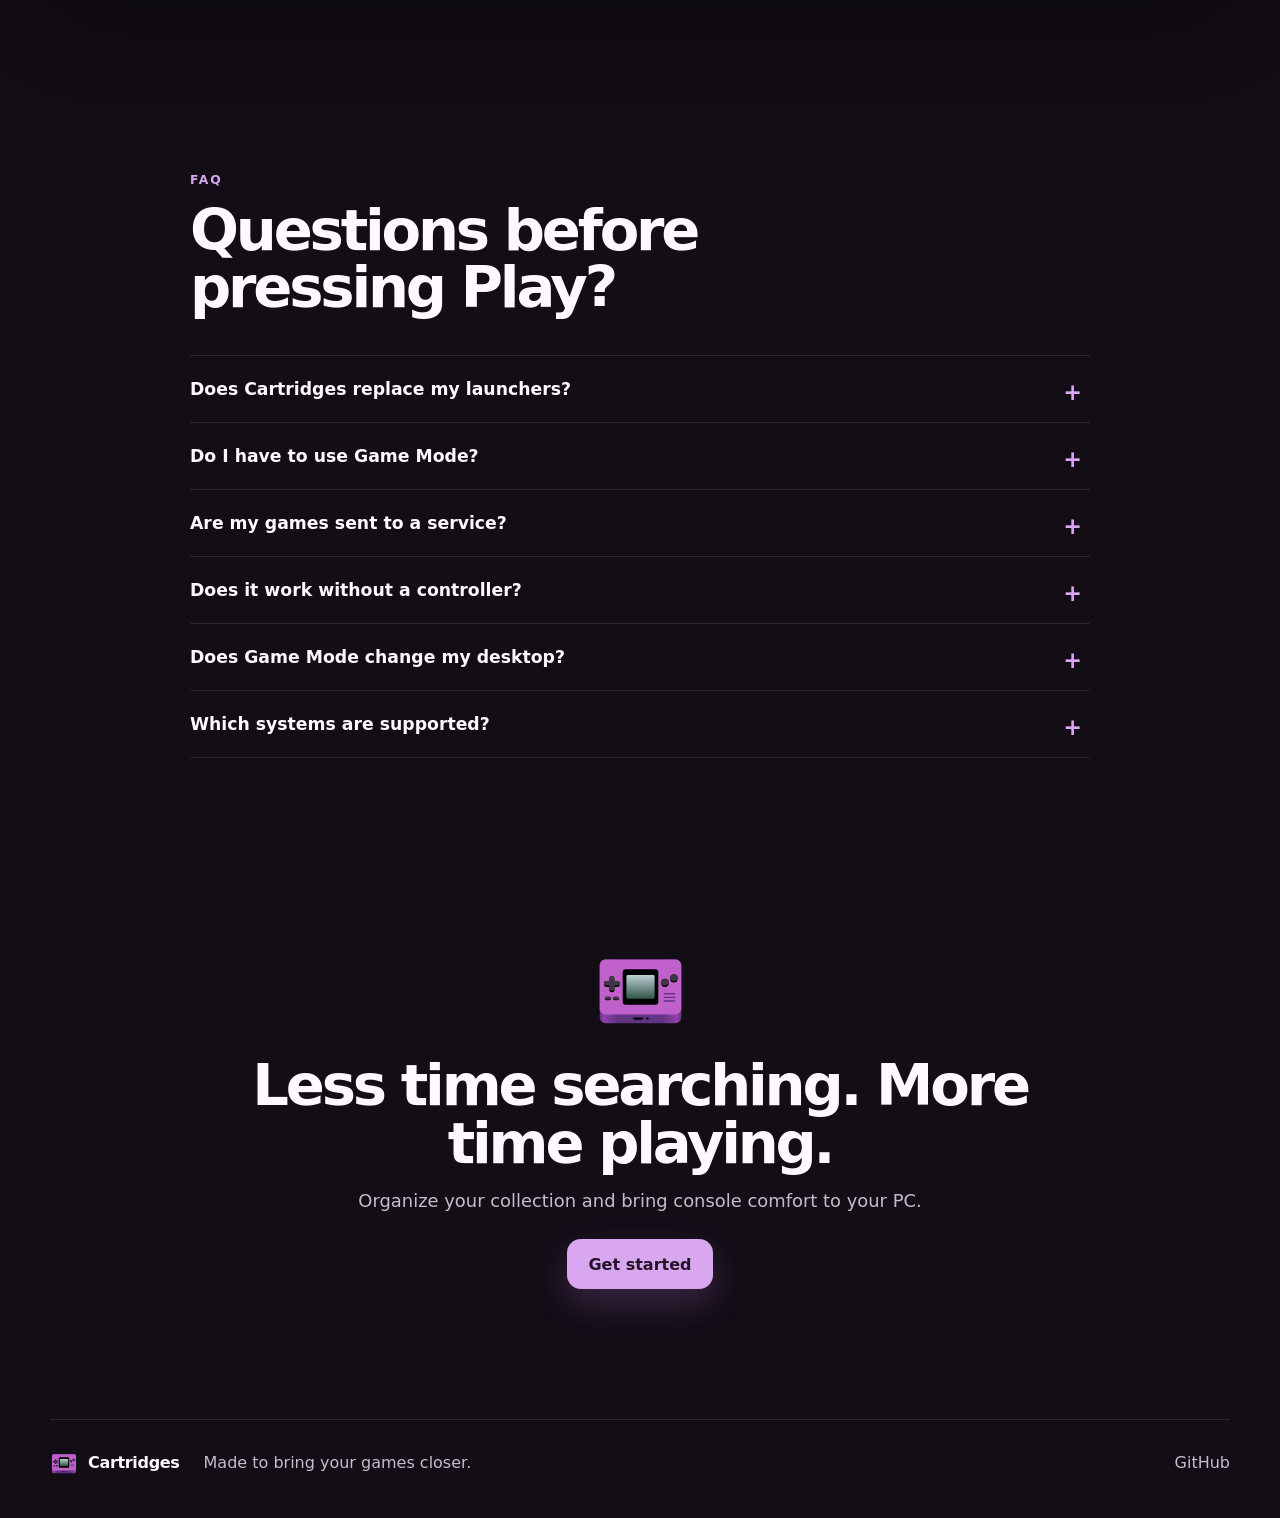
==== commit 5f1b18c8: "Rename brand references in docs and landing page Ultraworked with [Sisyphus](https://github.com/code" ====
--- a/landing/index.html
+++ b/landing/index.html
@@ -6,7 +6,7 @@
     <meta name="theme-color" content="#25112b">
     <meta name="description" content="Todos os seus jogos em uma biblioteca bonita, rápida e pronta para o sofá.">
     <title>Cartridges — sua coleção, pronta para jogar</title>
-    <link rel="icon" href="../data/icons/hicolor/scalable/apps/page.kramo.Cartridges.svg">
+    <link rel="icon" href="../data/icons/hicolor/scalable/apps/page.redclaw.Cartridges.svg">
     <link rel="stylesheet" href="styles.css">
     <script src="app.js" defer></script>
   </head>
@@ -15,7 +15,7 @@
 
     <header class="site-header">
       <a class="brand" href="#top" aria-label="Cartridges">
-        <img src="../data/icons/hicolor/scalable/apps/page.kramo.Cartridges.svg" alt="">
+        <img src="../data/icons/hicolor/scalable/apps/page.redclaw.Cartridges.svg" alt="">
         <span>Cartridges</span>
       </a>
       <nav class="nav-links" aria-label="Primary">
@@ -144,7 +144,7 @@
           <p class="command-note" data-i18n="installNote">O instalador baixa o binário oficial, cuida das dependências e instala tudo no seu usuário. Depois, abra Cartridges pelo menu de aplicativos.</p>
         </div>
         <div class="install-card">
-          <img src="../data/icons/hicolor/scalable/apps/page.kramo.Cartridges.svg" alt="">
+          <img src="../data/icons/hicolor/scalable/apps/page.redclaw.Cartridges.svg" alt="">
           <strong>Cartridges 2.14</strong>
           <span data-i18n="installCardText">Biblioteca desktop + experiência de console</span>
           <a href="https://github.com/zonaro/cartridges" data-i18n="viewSource">Ver código-fonte</a>
@@ -167,7 +167,7 @@
       </section>
 
       <section class="final-cta">
-        <img src="../data/icons/hicolor/scalable/apps/page.kramo.Cartridges.svg" alt="">
+        <img src="../data/icons/hicolor/scalable/apps/page.redclaw.Cartridges.svg" alt="">
         <h2 data-i18n="finalTitle">Menos tempo procurando. Mais tempo jogando.</h2>
         <p data-i18n="finalText">Organize sua coleção e leve o conforto do console para o seu PC.</p>
         <a class="button primary" href="#install" data-i18n="finalButton">Começar agora</a>
@@ -175,7 +175,7 @@
     </main>
 
     <footer>
-      <a class="brand" href="#top"><img src="../data/icons/hicolor/scalable/apps/page.kramo.Cartridges.svg" alt=""><span>Cartridges</span></a>
+      <a class="brand" href="#top"><img src="../data/icons/hicolor/scalable/apps/page.redclaw.Cartridges.svg" alt=""><span>Cartridges</span></a>
       <p data-i18n="footerText">Feito para deixar seus jogos mais perto.</p>
       <a href="https://github.com/zonaro/cartridges">GitHub</a>
     </footer>
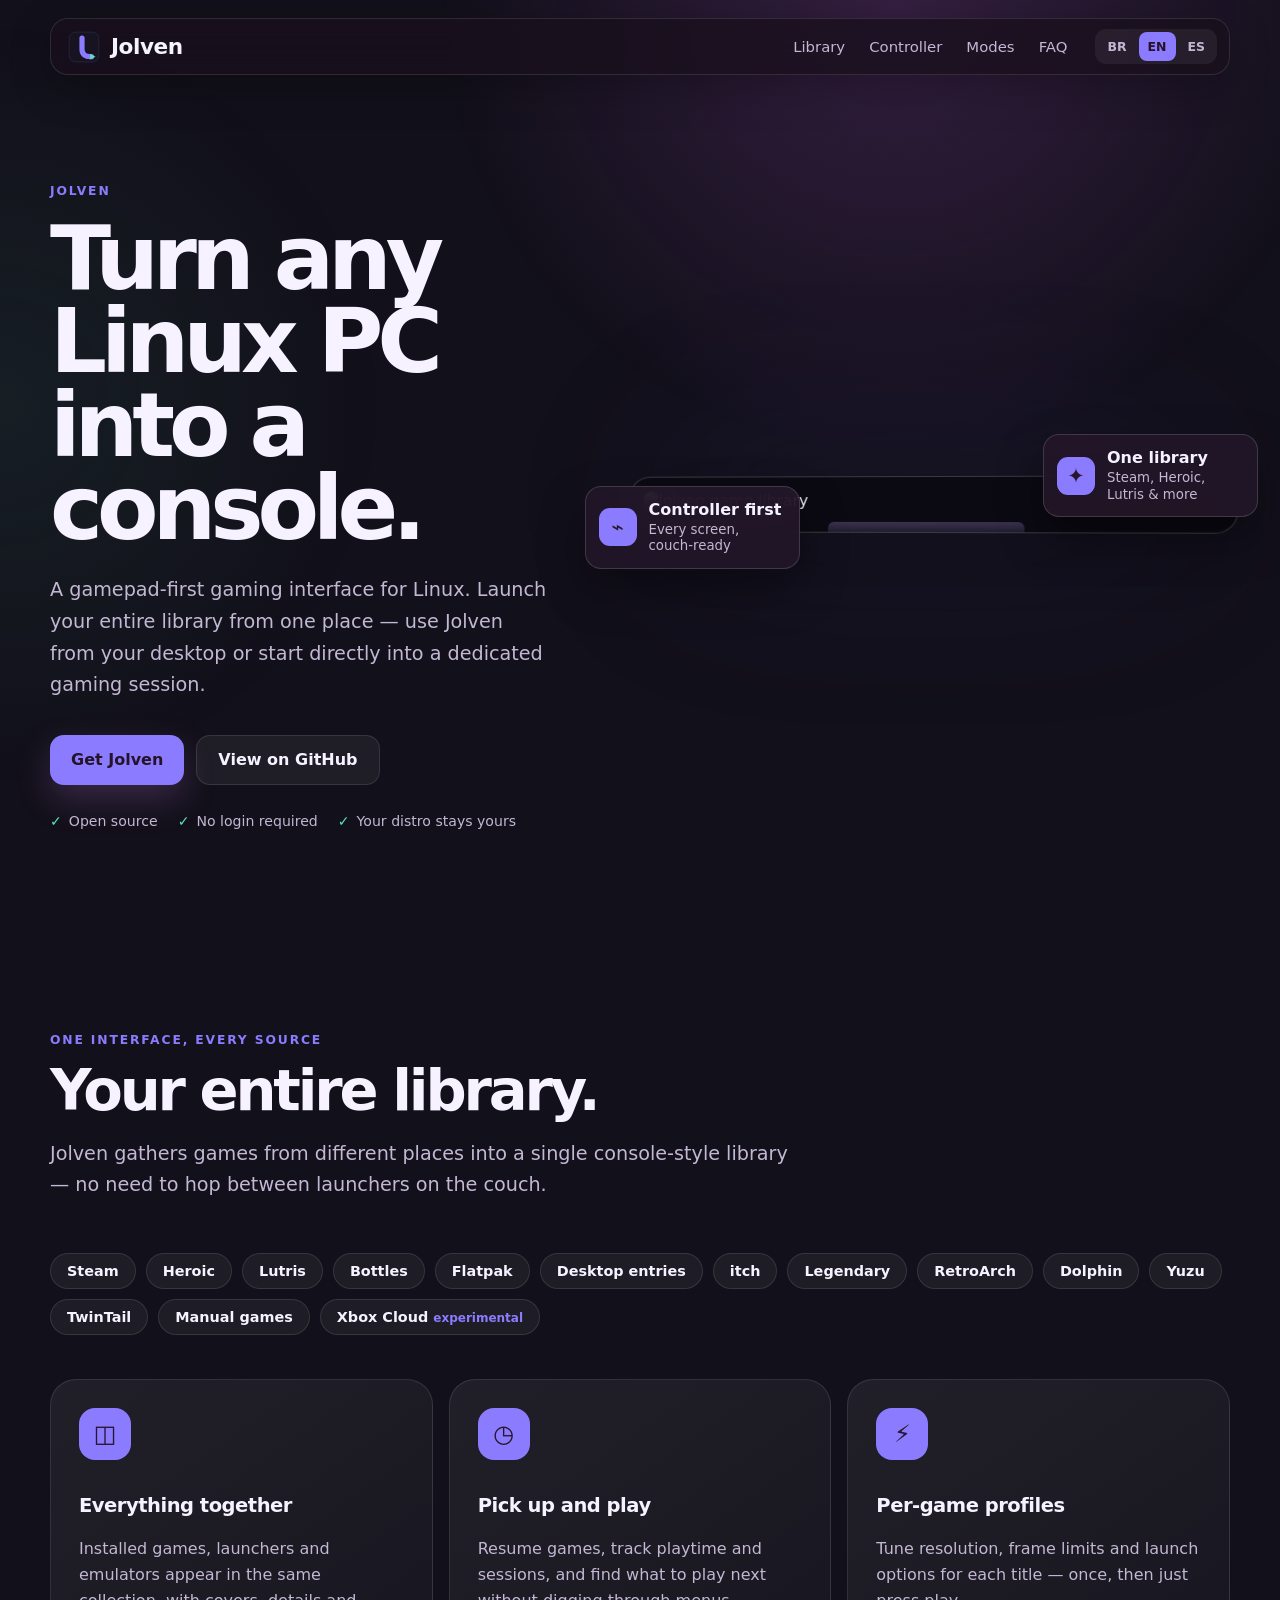
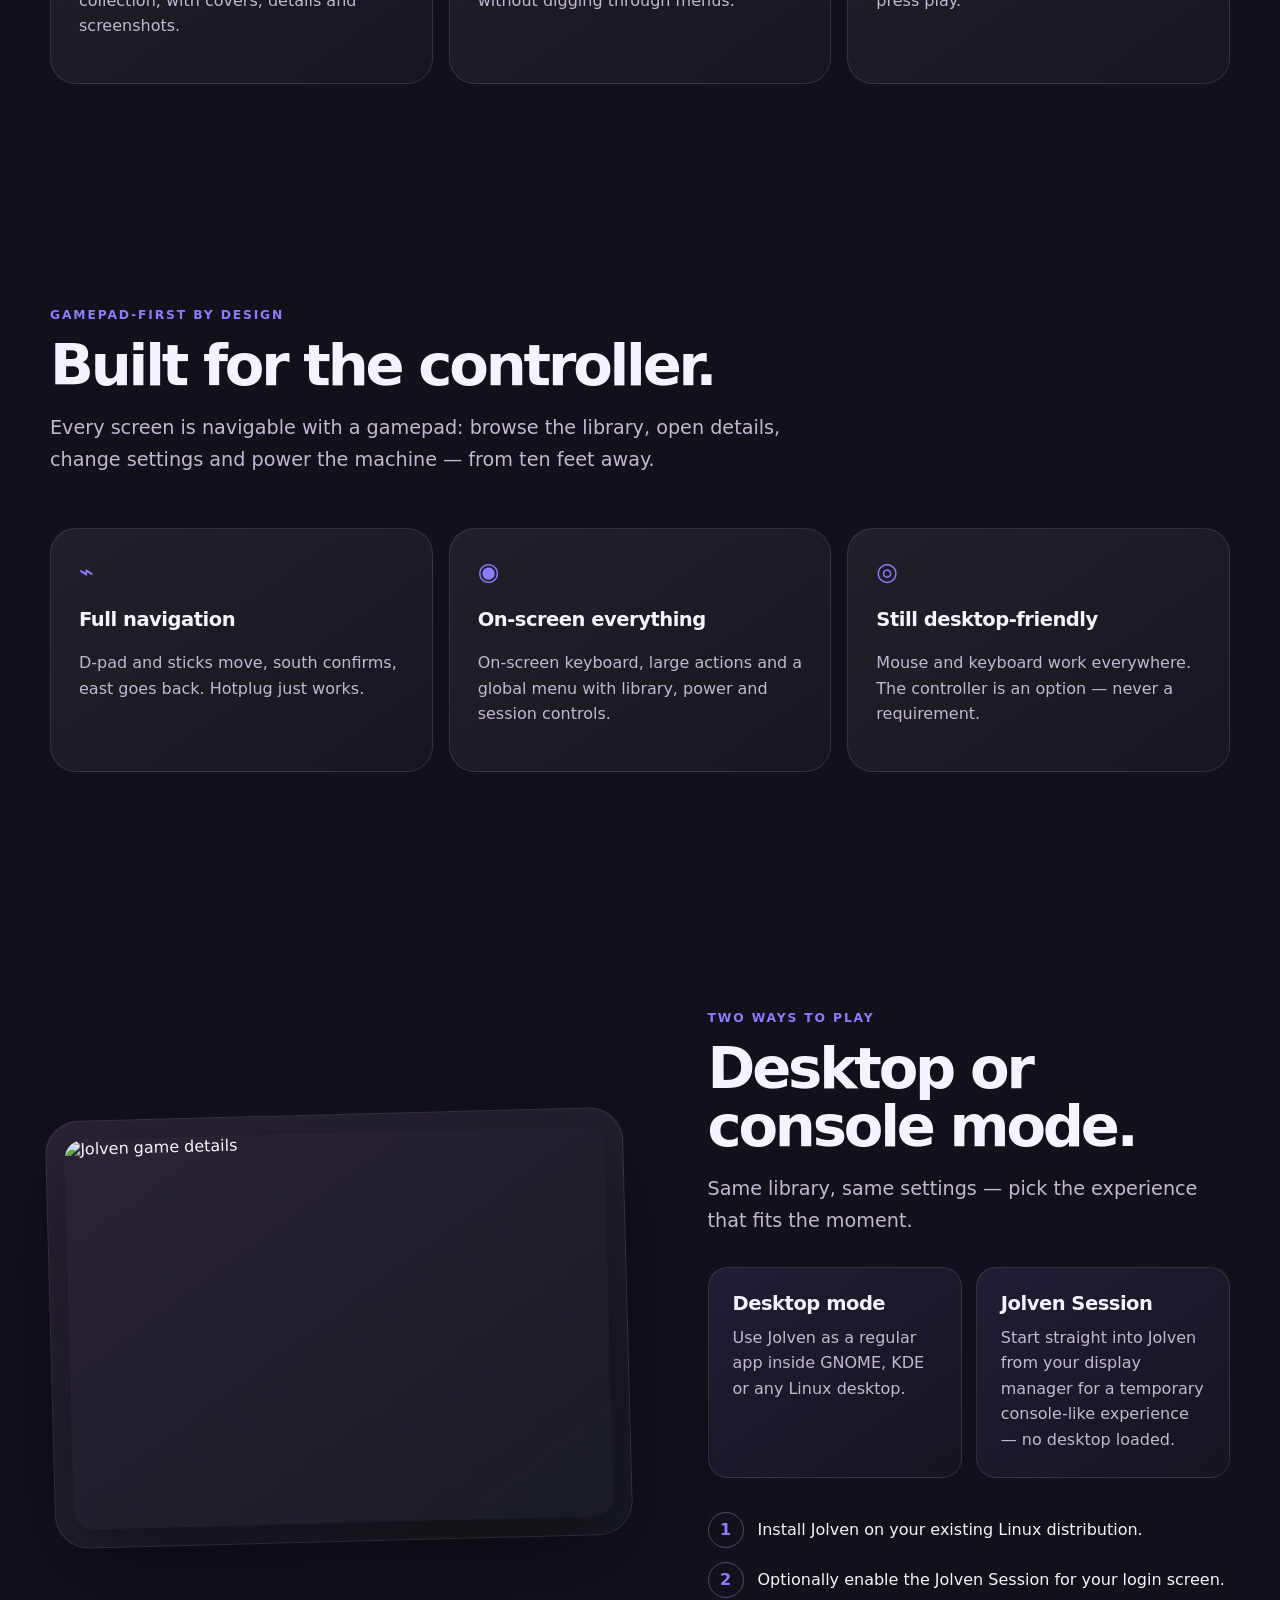
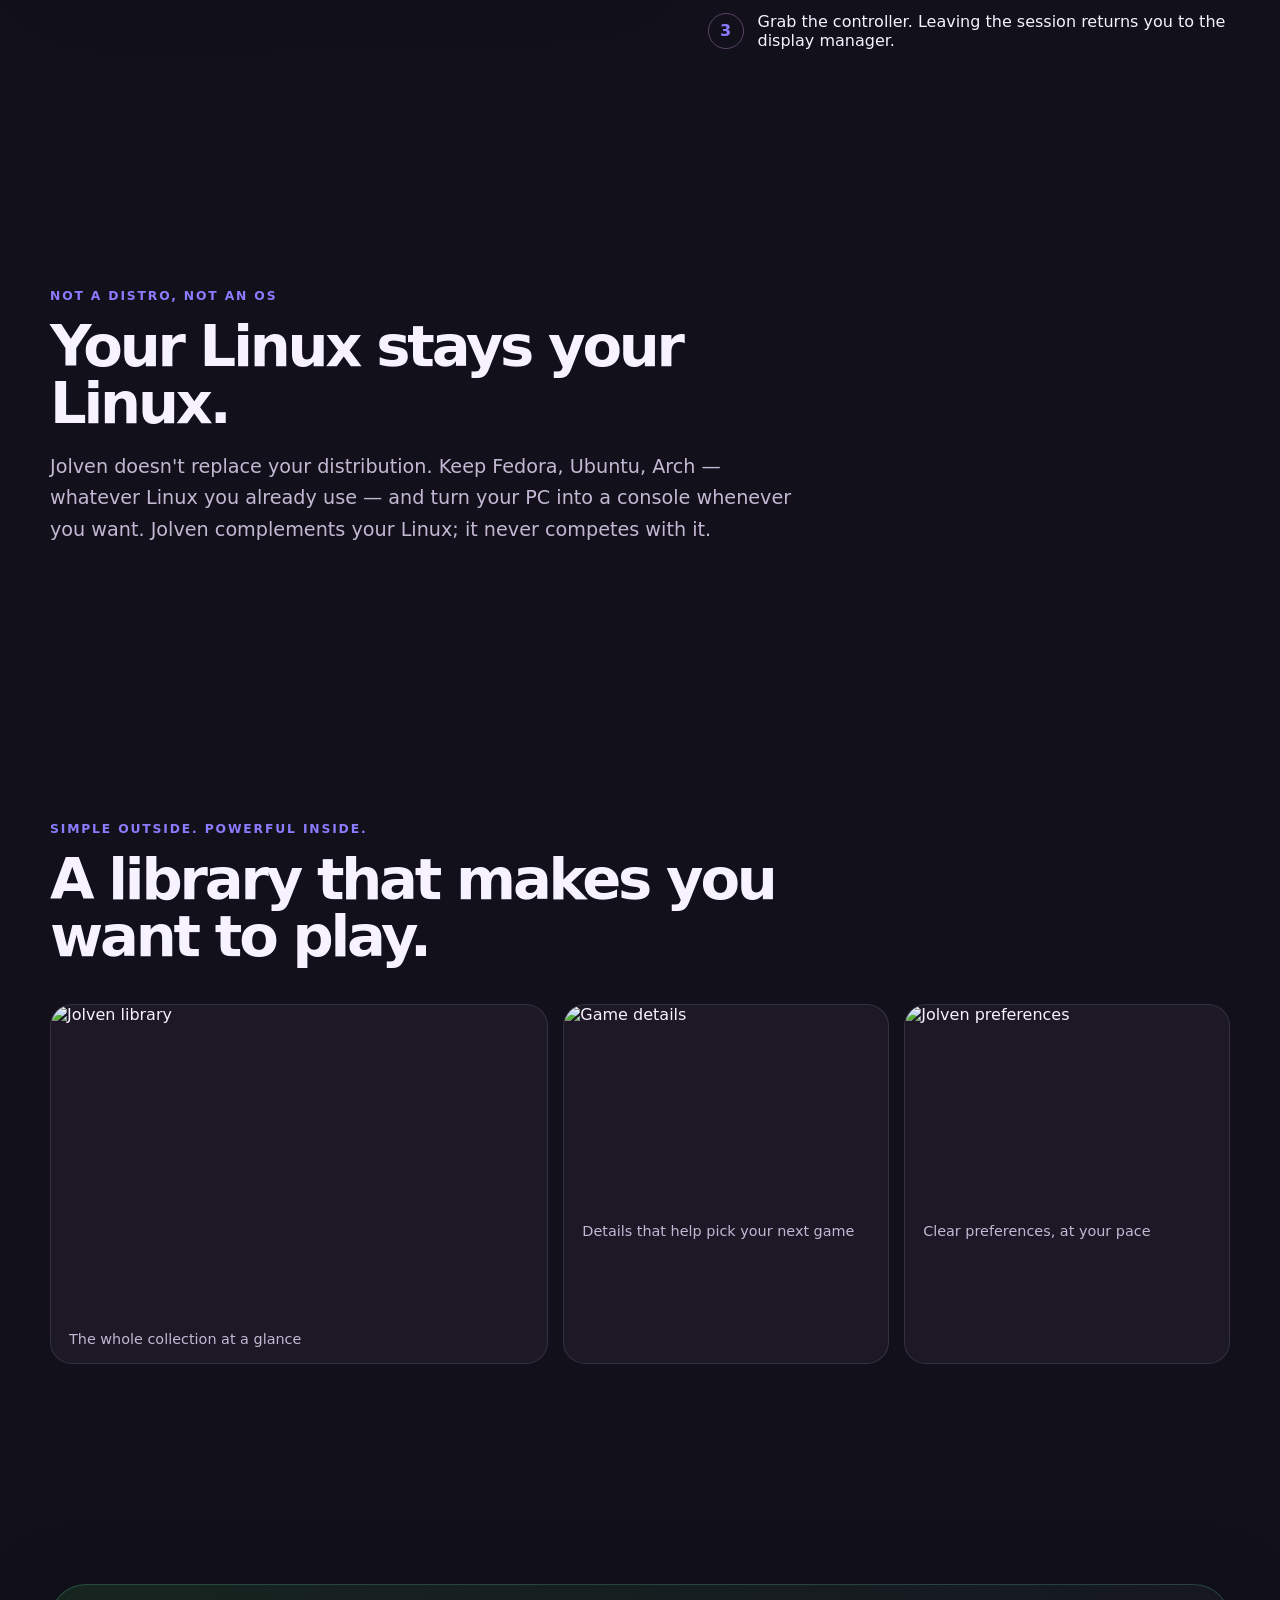
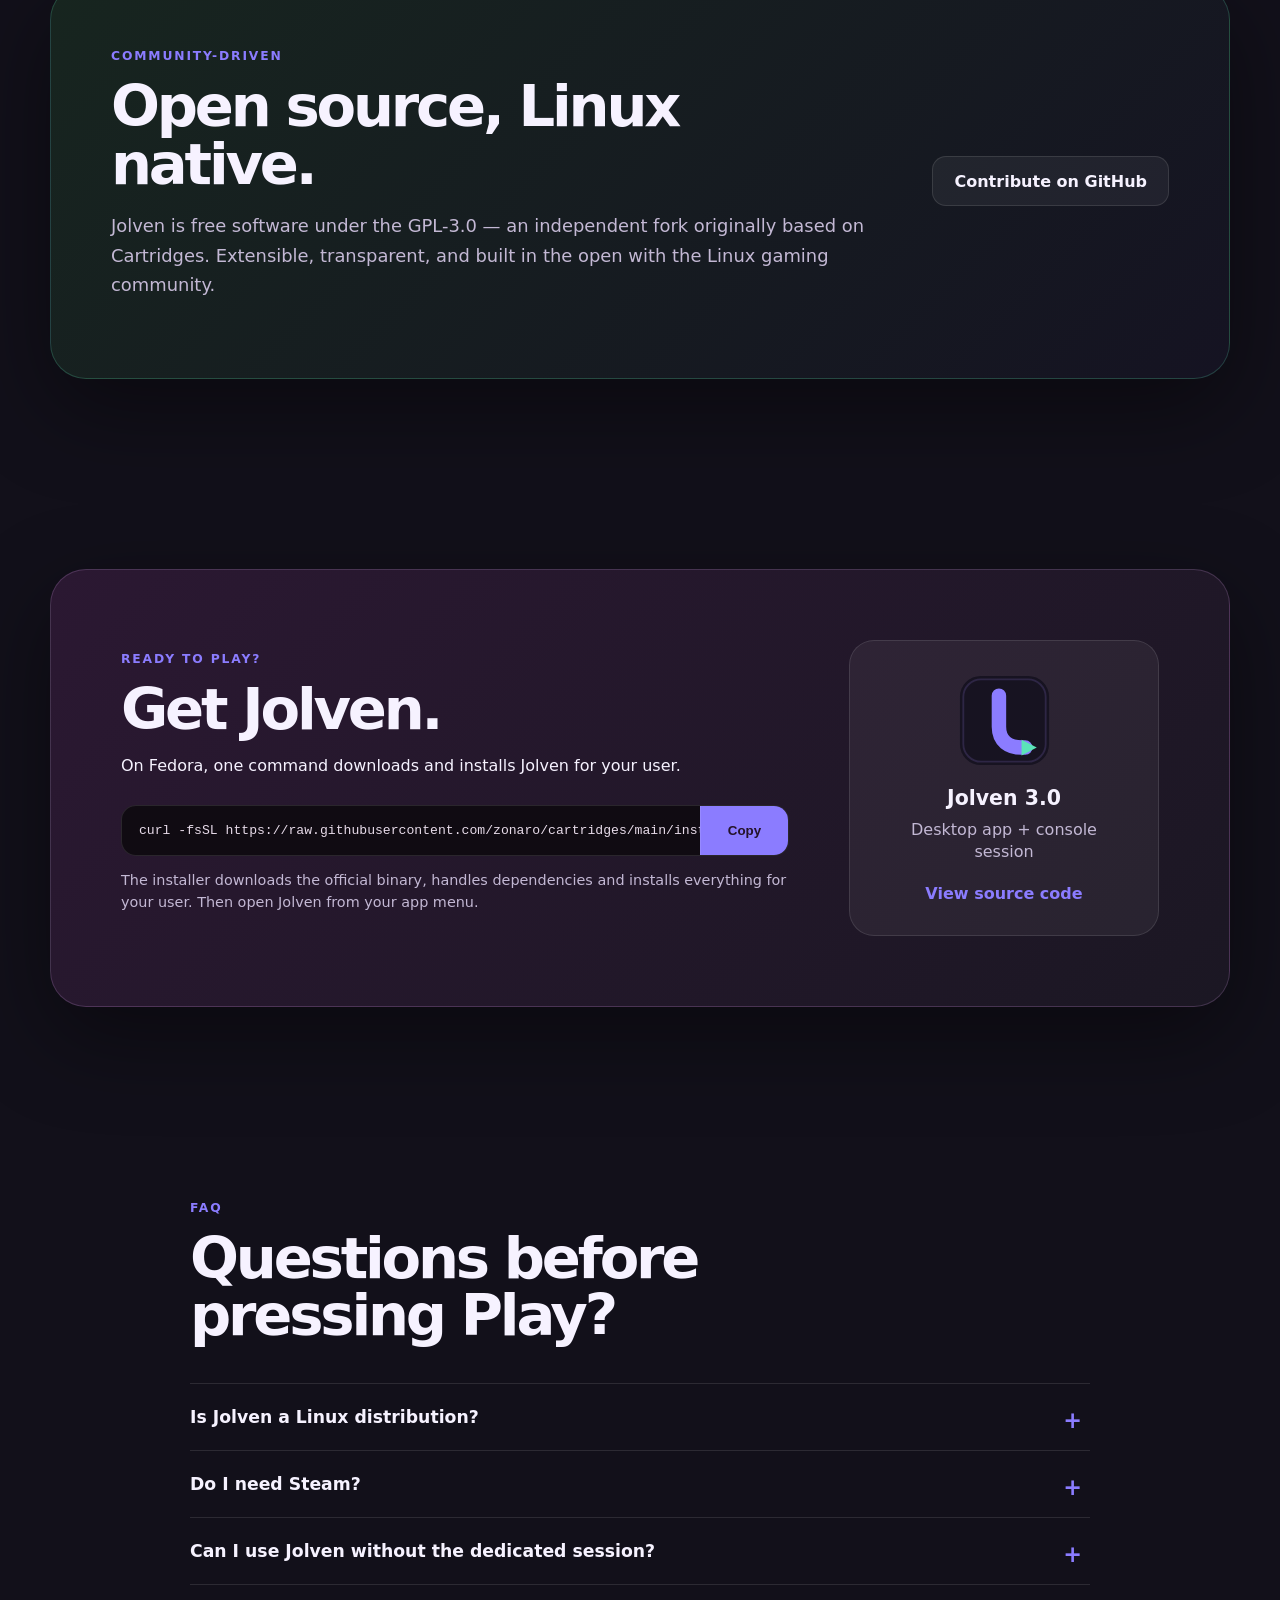
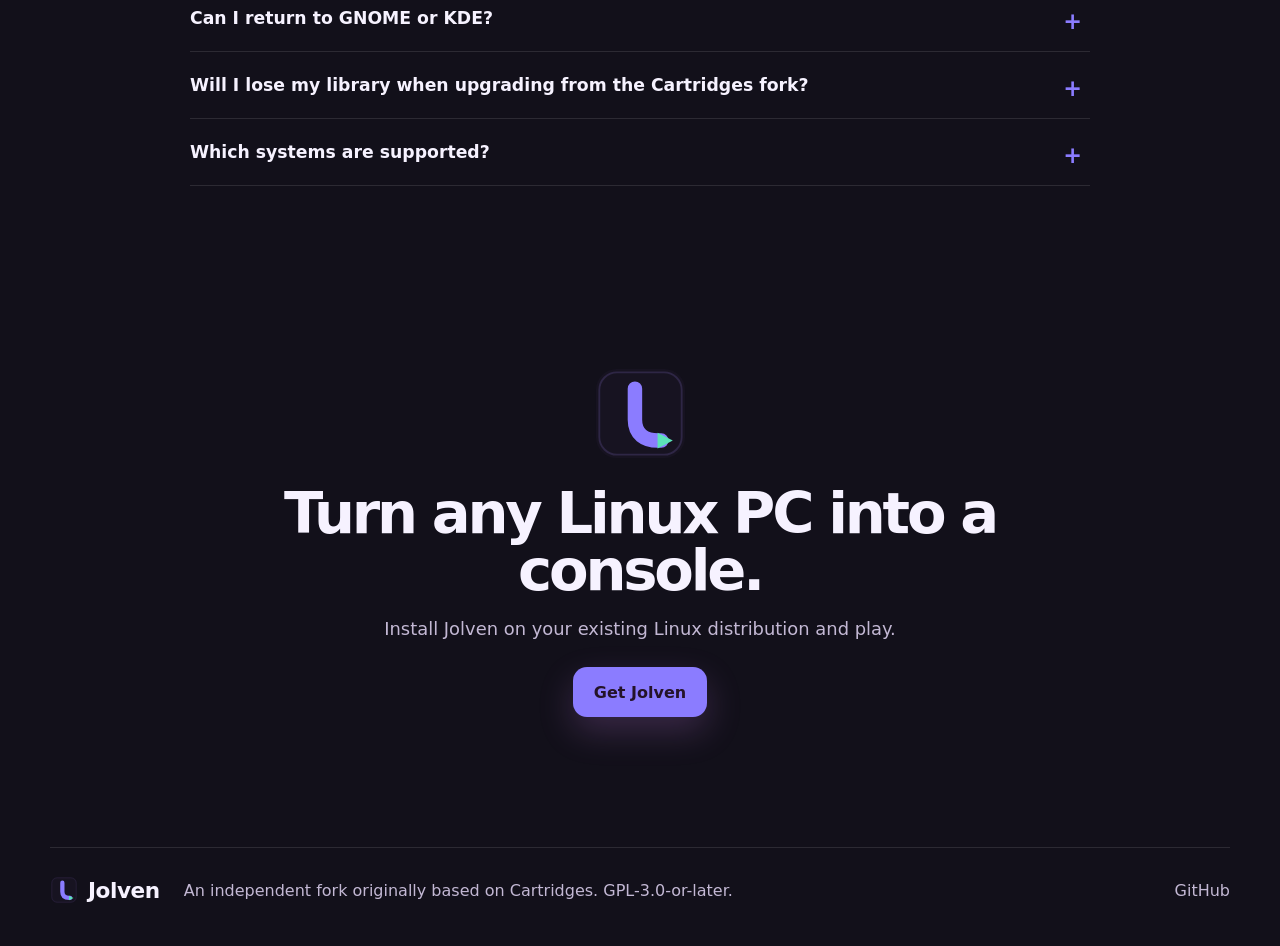
==== commit 15582166: "Rebrand Cartridges fork as Jolven Independent console-focused identity (io.github.zonaro.Jolven): ne" ====
--- a/landing/index.html
+++ b/landing/index.html
@@ -3,10 +3,11 @@
   <head>
     <meta charset="utf-8">
     <meta name="viewport" content="width=device-width, initial-scale=1">
-    <meta name="theme-color" content="#25112b">
-    <meta name="description" content="Todos os seus jogos em uma biblioteca bonita, rápida e pronta para o sofá.">
-    <title>Cartridges — sua coleção, pronta para jogar</title>
-    <link rel="icon" href="../data/icons/hicolor/scalable/apps/page.redclaw.Cartridges.svg">
+    <meta name="theme-color" content="#12101a">
+    <meta name="description" content="A gamepad-first gaming interface for Linux. Launch your entire library from one place — from your desktop or a dedicated gaming session.">
+    <title>Jolven — Turn any Linux PC into a console</title>
+    <link rel="icon" href="assets/favicon.svg" type="image/svg+xml">
+    <link rel="icon" href="assets/favicon-32.png" type="image/png" sizes="32x32">
     <link rel="stylesheet" href="styles.css">
     <script src="app.js" defer></script>
   </head>
@@ -14,14 +15,14 @@
     <a class="skip-link" href="#main" data-i18n="skip">Pular para o conteúdo</a>
 
     <header class="site-header">
-      <a class="brand" href="#top" aria-label="Cartridges">
-        <img src="../data/icons/hicolor/scalable/apps/page.redclaw.Cartridges.svg" alt="">
-        <span>Cartridges</span>
+      <a class="brand" href="#top" aria-label="Jolven">
+        <img src="assets/favicon.svg" alt="">
+        <span class="wordmark">Jolven</span>
       </a>
       <nav class="nav-links" aria-label="Primary">
-        <a href="#benefits" data-i18n="navBenefits">Benefícios</a>
-        <a href="#game-mode" data-i18n="navGameMode">Game Mode</a>
-        <a href="#features" data-i18n="navFeatures">Recursos</a>
+        <a href="#library" data-i18n="navLibrary">Biblioteca</a>
+        <a href="#controller" data-i18n="navController">Controle</a>
+        <a href="#modes" data-i18n="navModes">Modos</a>
         <a href="#faq">FAQ</a>
       </nav>
       <div class="language-switcher" role="group" aria-label="Language">
@@ -34,149 +35,194 @@
     <main id="main">
       <section class="hero" id="top">
         <div class="hero-copy">
-          <span class="eyebrow" data-i18n="heroEyebrow">Seu PC. Seus jogos. Um só lugar.</span>
-          <h1 data-i18n="heroTitle">Sua coleção, pronta para jogar.</h1>
-          <p class="hero-lead" data-i18n="heroLead">Cartridges reúne seus jogos em uma biblioteca bonita e transforma o PC em uma experiência confortável para o sofá — sem abrir mão do desktop.</p>
+          <span class="eyebrow">Jolven</span>
+          <h1 data-i18n="heroTitle">Turn any Linux PC into a console.</h1>
+          <p class="hero-lead" data-i18n="heroLead">A gamepad-first gaming interface for Linux. Launch your entire library from one place — use Jolven from your desktop or start directly into a dedicated gaming session.</p>
           <div class="hero-actions">
-            <a class="button primary" href="#install" data-i18n="ctaInstall">Instalar Cartridges</a>
-            <a class="button secondary" href="#game-mode" data-i18n="ctaDiscover">Conhecer o Game Mode</a>
+            <a class="button primary" href="#install" data-i18n="ctaGet">Get Jolven</a>
+            <a class="button secondary" href="https://github.com/zonaro/cartridges" data-i18n="ctaGithub">View on GitHub</a>
           </div>
           <ul class="trust-list" aria-label="Highlights">
-            <li data-i18n="trustOpen">Código aberto</li>
-            <li data-i18n="trustNoLogin">Sem login obrigatório</li>
-            <li data-i18n="trustDesktop">Feito para Linux</li>
+            <li data-i18n="trustOpen">Open source</li>
+            <li data-i18n="trustNoLogin">No login required</li>
+            <li data-i18n="trustDistro">Your distro stays yours</li>
           </ul>
         </div>
-        <div class="hero-visual" aria-label="Cartridges application preview">
+        <div class="hero-visual" aria-label="Jolven preview">
           <div class="glow"></div>
-          <img class="app-shot" src="../data/screenshots/1.png" alt="Cartridges game library" data-i18n-alt="heroImageAlt">
+          <div class="tv">
+            <img class="app-shot" src="../data/screenshots/1.png" alt="Jolven game library" data-i18n-alt="heroImageAlt">
+            <div class="tv-stand"></div>
+          </div>
           <div class="floating-card card-controller">
             <span class="card-icon">⌁</span>
-            <div><strong data-i18n="floatControllerTitle">Controle na mão</strong><small data-i18n="floatControllerText">Navegação pensada para o sofá</small></div>
+            <div><strong data-i18n="floatControllerTitle">Controller first</strong><small data-i18n="floatControllerText">Every screen, couch-ready</small></div>
           </div>
           <div class="floating-card card-library">
             <span class="card-icon">✦</span>
-            <div><strong data-i18n="floatLibraryTitle">Biblioteca viva</strong><small data-i18n="floatLibraryText">Capas, detalhes e capturas</small></div>
-          </div>
-        </div>
-      </section>
-
-      <section class="section benefits" id="benefits">
+            <div><strong data-i18n="floatLibraryTitle">One library</strong><small data-i18n="floatLibraryText">Steam, Heroic, Lutris &amp; more</small></div>
+          </div>
+        </div>
+      </section>
+
+      <section class="section library" id="library">
         <div class="section-heading">
-          <span class="eyebrow" data-i18n="benefitsEyebrow">Menos launcher. Mais jogo.</span>
-          <h2 data-i18n="benefitsTitle">Do desktop ao sofá sem atrito.</h2>
-          <p data-i18n="benefitsLead">Uma única experiência para encontrar, organizar e iniciar o que você quer jogar.</p>
-        </div>
+          <span class="eyebrow" data-i18n="libraryEyebrow">One interface, every source</span>
+          <h2 data-i18n="libraryTitle">Your entire library.</h2>
+          <p data-i18n="libraryLead">Jolven gathers games from different places into a single console-style library — no need to hop between launchers on the couch.</p>
+        </div>
+        <ul class="chip-row" aria-label="Supported sources">
+          <li>Steam</li>
+          <li>Heroic</li>
+          <li>Lutris</li>
+          <li>Bottles</li>
+          <li>Flatpak</li>
+          <li>Desktop entries</li>
+          <li>itch</li>
+          <li>Legendary</li>
+          <li>RetroArch</li>
+          <li>Dolphin</li>
+          <li>Yuzu</li>
+          <li>TwinTail</li>
+          <li data-i18n="chipManual">Manual games</li>
+          <li class="chip-experimental" title="Experimental">Xbox Cloud <small data-i18n="chipExperimental">experimental</small></li>
+        </ul>
         <div class="benefit-grid">
           <article>
             <span class="feature-icon">◫</span>
-            <h3 data-i18n="benefitOneTitle">Tudo junto</h3>
-            <p data-i18n="benefitOneText">Steam, Heroic, Lutris, RetroArch e outros aparecem na mesma coleção.</p>
+            <h3 data-i18n="benefitOneTitle">Everything together</h3>
+            <p data-i18n="benefitOneText">Installed games, launchers and emulators appear in the same collection, with covers, details and screenshots.</p>
           </article>
           <article>
-            <span class="feature-icon">◎</span>
-            <h3 data-i18n="benefitTwoTitle">Bonito automaticamente</h3>
-            <p data-i18n="benefitTwoText">Capas, fanarts, detalhes e capturas dão vida até aos jogos adicionados manualmente.</p>
+            <span class="feature-icon">◷</span>
+            <h3 data-i18n="benefitTwoTitle">Pick up and play</h3>
+            <p data-i18n="benefitTwoText">Resume games, track playtime and sessions, and find what to play next without digging through menus.</p>
           </article>
           <article>
-            <span class="feature-icon">▶</span>
-            <h3 data-i18n="benefitThreeTitle">Jogar é o foco</h3>
-            <p data-i18n="benefitThreeText">Retome partidas, acompanhe seu tempo e encontre o próximo jogo sem distrações.</p>
+            <span class="feature-icon">⚡</span>
+            <h3 data-i18n="benefitThreeTitle">Per-game profiles</h3>
+            <p data-i18n="benefitThreeText">Tune resolution, frame limits and launch options for each title — once, then just press play.</p>
           </article>
         </div>
       </section>
 
-      <section class="section game-mode" id="game-mode">
+      <section class="section controller" id="controller">
+        <div class="section-heading">
+          <span class="eyebrow" data-i18n="controllerEyebrow">Gamepad-first by design</span>
+          <h2 data-i18n="controllerTitle">Built for the controller.</h2>
+          <p data-i18n="controllerLead">Every screen is navigable with a gamepad: browse the library, open details, change settings and power the machine — from ten feet away.</p>
+        </div>
+        <div class="feature-grid">
+          <article><span>⌁</span><h3 data-i18n="featureControlTitle">Full navigation</h3><p data-i18n="featureControlText">D-pad and sticks move, south confirms, east goes back. Hotplug just works.</p></article>
+          <article><span>◉</span><h3 data-i18n="featureOsdTitle">On-screen everything</h3><p data-i18n="featureOsdText">On-screen keyboard, large actions and a global menu with library, power and session controls.</p></article>
+          <article><span>◎</span><h3 data-i18n="featureDeskTitle">Still desktop-friendly</h3><p data-i18n="featureDeskText">Mouse and keyboard work everywhere. The controller is an option — never a requirement.</p></article>
+        </div>
+      </section>
+
+      <section class="section game-mode" id="modes">
         <div class="mode-visual">
           <div class="mode-screen">
-            <img src="../data/screenshots/2.png" alt="Cartridges game details" data-i18n-alt="modeImageAlt">
+            <img src="../data/screenshots/2.png" alt="Jolven game details" data-i18n-alt="modeImageAlt">
           </div>
         </div>
         <div class="mode-copy">
-          <span class="eyebrow" data-i18n="modeEyebrow">Cartridges Game Mode</span>
-          <h2 data-i18n="modeTitle">Seu PC também pode parecer um console.</h2>
-          <p data-i18n="modeLead">Entre em uma sessão dedicada, navegue com o controle e comece a jogar. Quando terminar, volte ao desktop — seus jogos e preferências continuam os mesmos.</p>
+          <span class="eyebrow" data-i18n="modeEyebrow">Two ways to play</span>
+          <h2 data-i18n="modeTitle">Desktop or console mode.</h2>
+          <p data-i18n="modeLead">Same library, same settings — pick the experience that fits the moment.</p>
+          <div class="mode-cards">
+            <div class="mode-card">
+              <h3 data-i18n="modeDesktopTitle">Desktop mode</h3>
+              <p data-i18n="modeDesktopText">Use Jolven as a regular app inside GNOME, KDE or any Linux desktop.</p>
+            </div>
+            <div class="mode-card">
+              <h3 data-i18n="modeSessionTitle">Jolven Session</h3>
+              <p data-i18n="modeSessionText">Start straight into Jolven from your display manager for a temporary console-like experience — no desktop loaded.</p>
+            </div>
+          </div>
           <div class="mode-steps">
-            <div><span>1</span><p data-i18n="modeStepOne">Escolha o Game Mode ao entrar no sistema.</p></div>
-            <div><span>2</span><p data-i18n="modeStepTwo">Selecione um jogo usando o controle.</p></div>
-            <div><span>3</span><p data-i18n="modeStepThree">Jogue em tela cheia e retorne quando quiser.</p></div>
-          </div>
-          <p class="reassurance" data-i18n="modeReassurance">Nada é duplicado: desktop e Game Mode compartilham a mesma biblioteca.</p>
-        </div>
-      </section>
-
-      <section class="section features" id="features">
+            <div><span>1</span><p data-i18n="modeStepOne">Install Jolven on your existing Linux distribution.</p></div>
+            <div><span>2</span><p data-i18n="modeStepTwo">Optionally enable the Jolven Session for your login screen.</p></div>
+            <div><span>3</span><p data-i18n="modeStepThree">Grab the controller. Leaving the session returns you to the display manager.</p></div>
+          </div>
+        </div>
+      </section>
+
+      <section class="section distro" id="distro">
         <div class="section-heading">
-          <span class="eyebrow" data-i18n="featuresEyebrow">Feito ao redor da sua coleção</span>
-          <h2 data-i18n="featuresTitle">Os detalhes que deixam tudo mais seu.</h2>
-        </div>
-        <div class="feature-grid">
-          <article><span>✦</span><h3 data-i18n="featureArtTitle">Arte que combina</h3><p data-i18n="featureArtText">Capas e papéis de parede temporários criam uma experiência diferente para cada jogo.</p></article>
-          <article><span>◉</span><h3 data-i18n="featureDetailsTitle">Detalhes completos</h3><p data-i18n="featureDetailsText">Descrição, plataforma, gênero, classificação e capturas ajudam você a escolher.</p></article>
-          <article><span>◷</span><h3 data-i18n="featureTimeTitle">Sua jornada</h3><p data-i18n="featureTimeText">Tempo de jogo, sessões, status, notas pessoais e jogos concluídos em ordem.</p></article>
-          <article><span>⌁</span><h3 data-i18n="featureControlTitle">Pronto para controle</h3><p data-i18n="featureControlText">Navegação, teclado na tela e ações grandes para jogar longe da mesa.</p></article>
-          <article><span>⚡</span><h3 data-i18n="featurePerformanceTitle">Perfil por jogo</h3><p data-i18n="featurePerformanceText">Ajuste resolução, limite de quadros e preferências de execução para cada título.</p></article>
-          <article><span>☁</span><h3 data-i18n="featureCloudTitle">Do local à nuvem</h3><p data-i18n="featureCloudText">Sua biblioteca pode reunir jogos instalados, emuladores e Xbox Cloud Gaming.</p></article>
+          <span class="eyebrow" data-i18n="distroEyebrow">Not a distro, not an OS</span>
+          <h2 data-i18n="distroTitle">Your Linux stays your Linux.</h2>
+          <p data-i18n="distroLead">Jolven doesn't replace your distribution. Keep Fedora, Ubuntu, Arch — whatever Linux you already use — and turn your PC into a console whenever you want. Jolven complements your Linux; it never competes with it.</p>
         </div>
       </section>
 
       <section class="section gallery" aria-labelledby="gallery-title">
         <div class="section-heading compact">
-          <span class="eyebrow" data-i18n="galleryEyebrow">Simples por fora. Poderoso por dentro.</span>
-          <h2 id="gallery-title" data-i18n="galleryTitle">Uma biblioteca que convida você a jogar.</h2>
+          <span class="eyebrow" data-i18n="galleryEyebrow">Simple outside. Powerful inside.</span>
+          <h2 id="gallery-title" data-i18n="galleryTitle">A library that makes you want to play.</h2>
         </div>
         <div class="gallery-grid">
-          <figure><img src="../data/screenshots/1.png" alt="Game library" data-i18n-alt="galleryOneAlt"><figcaption data-i18n="galleryOne">Toda a coleção em um olhar</figcaption></figure>
-          <figure><img src="../data/screenshots/2.png" alt="Game details" data-i18n-alt="galleryTwoAlt"><figcaption data-i18n="galleryTwo">Detalhes para decidir o próximo jogo</figcaption></figure>
-          <figure><img src="../data/screenshots/4.png" alt="Preferences" data-i18n-alt="galleryThreeAlt"><figcaption data-i18n="galleryThree">Preferências claras, no seu ritmo</figcaption></figure>
+          <figure><img src="../data/screenshots/1.png" alt="Game library" data-i18n-alt="galleryOneAlt"><figcaption data-i18n="galleryOne">The whole collection at a glance</figcaption></figure>
+          <figure><img src="../data/screenshots/2.png" alt="Game details" data-i18n-alt="galleryTwoAlt"><figcaption data-i18n="galleryTwo">Details that help pick your next game</figcaption></figure>
+          <figure><img src="../data/screenshots/4.png" alt="Preferences" data-i18n-alt="galleryThreeAlt"><figcaption data-i18n="galleryThree">Clear preferences, at your pace</figcaption></figure>
+        </div>
+      </section>
+
+      <section class="section oss" id="opensource">
+        <div class="oss-band">
+          <div>
+            <span class="eyebrow" data-i18n="ossEyebrow">Community-driven</span>
+            <h2 data-i18n="ossTitle">Open source, Linux native.</h2>
+            <p data-i18n="ossLead">Jolven is free software under the GPL-3.0 — an independent fork originally based on Cartridges. Extensible, transparent, and built in the open with the Linux gaming community.</p>
+          </div>
+          <a class="button secondary" href="https://github.com/zonaro/cartridges" data-i18n="ossButton">Contribute on GitHub</a>
         </div>
       </section>
 
       <section class="section install" id="install">
         <div class="install-copy">
-          <span class="eyebrow" data-i18n="installEyebrow">Pronto para começar?</span>
-          <h2 data-i18n="installTitle">Sua próxima partida está a um comando.</h2>
-          <p data-i18n="installLead">No Fedora, um único comando baixa e instala o Cartridges no seu usuário.</p>
+          <span class="eyebrow" data-i18n="installEyebrow">Ready to play?</span>
+          <h2 data-i18n="installTitle">Get Jolven.</h2>
+          <p data-i18n="installLead">On Fedora, one command downloads and installs Jolven for your user.</p>
           <div class="command-box">
             <code id="install-command">curl -fsSL https://raw.githubusercontent.com/zonaro/cartridges/main/install.sh | bash</code>
-            <button type="button" id="copy-command" data-i18n="copy">Copiar</button>
-          </div>
-          <p class="command-note" data-i18n="installNote">O instalador baixa o binário oficial, cuida das dependências e instala tudo no seu usuário. Depois, abra Cartridges pelo menu de aplicativos.</p>
+            <button type="button" id="copy-command" data-i18n="copy">Copy</button>
+          </div>
+          <p class="command-note" data-i18n="installNote">The installer downloads the official binary, handles dependencies and installs everything for your user. Then open Jolven from your app menu.</p>
         </div>
         <div class="install-card">
-          <img src="../data/icons/hicolor/scalable/apps/page.redclaw.Cartridges.svg" alt="">
-          <strong>Cartridges 2.14</strong>
-          <span data-i18n="installCardText">Biblioteca desktop + experiência de console</span>
-          <a href="https://github.com/zonaro/cartridges" data-i18n="viewSource">Ver código-fonte</a>
+          <img src="assets/favicon.svg" alt="">
+          <strong>Jolven 3.0</strong>
+          <span data-i18n="installCardText">Desktop app + console session</span>
+          <a href="https://github.com/zonaro/cartridges" data-i18n="viewSource">View source code</a>
         </div>
       </section>
 
       <section class="section faq" id="faq">
         <div class="section-heading compact">
           <span class="eyebrow">FAQ</span>
-          <h2 data-i18n="faqTitle">Dúvidas antes de apertar Play?</h2>
+          <h2 data-i18n="faqTitle">Questions before pressing Play?</h2>
         </div>
         <div class="faq-list">
-          <details><summary data-i18n="faqOneQ">O Cartridges substitui meus launchers?</summary><p data-i18n="faqOneA">Não. Ele reúne seus jogos e abre cada título pela origem correta. Você ganha uma biblioteca única sem perder o que já usa.</p></details>
-          <details><summary data-i18n="faqTwoQ">Preciso usar o Game Mode?</summary><p data-i18n="faqTwoA">Não. O aplicativo funciona normalmente no desktop. O Game Mode é uma opção extra para quem quer uma experiência de sofá.</p></details>
-          <details><summary data-i18n="faqThreeQ">Meus jogos são enviados para algum serviço?</summary><p data-i18n="faqThreeA">Não. Sua biblioteca fica na sua máquina. Serviços de imagens e metadados só são consultados quando você os ativa.</p></details>
-          <details><summary data-i18n="faqFourQ">Funciona sem controle?</summary><p data-i18n="faqFourA">Sim. Mouse e teclado funcionam no desktop; o controle é uma opção especialmente confortável no Game Mode.</p></details>
-          <details><summary data-i18n="faqFiveQ">O Game Mode muda meu desktop?</summary><p data-i18n="faqFiveA">Não. Ele roda em uma sessão separada. Ao sair, você volta à tela de login e pode entrar no desktop normalmente.</p></details>
-          <details><summary data-i18n="faqSixQ">Quais sistemas são suportados?</summary><p data-i18n="faqSixA">O aplicativo é voltado ao Linux. A instalação da sessão dedicada do Game Mode atualmente é preparada para Fedora.</p></details>
+          <details><summary data-i18n="faqOneQ">Is Jolven a Linux distribution?</summary><p data-i18n="faqOneA">No. Jolven runs on top of your existing Linux installation — Fedora, Ubuntu, Arch, whatever you use. It is a gaming interface and an optional dedicated session, not an OS.</p></details>
+          <details><summary data-i18n="faqTwoQ">Do I need Steam?</summary><p data-i18n="faqTwoA">No. Jolven imports from Steam, Heroic, Lutris, Bottles, Flatpak, desktop entries, emulators and manually added games. Use any combination you like — or none at all.</p></details>
+          <details><summary data-i18n="faqThreeQ">Can I use Jolven without the dedicated session?</summary><p data-i18n="faqThreeA">Yes. Jolven works as a regular desktop application inside GNOME, KDE or another graphical environment.</p></details>
+          <details><summary data-i18n="faqFourQ">Can I return to GNOME or KDE?</summary><p data-i18n="faqFourA">Yes. The dedicated Jolven Session is optional. Leaving it brings you back to the display manager, where your usual desktop is untouched.</p></details>
+          <details><summary data-i18n="faqFiveQ">Will I lose my library when upgrading from the Cartridges fork?</summary><p data-i18n="faqFiveA">No. On first launch, Jolven copies your existing library, covers, settings and metadata to its own folders. Your original data is never deleted.</p></details>
+          <details><summary data-i18n="faqSixQ">Which systems are supported?</summary><p data-i18n="faqSixA">The app targets Linux desktops. Dedicated Jolven Session installation is currently prepared for Fedora.</p></details>
         </div>
       </section>
 
       <section class="final-cta">
-        <img src="../data/icons/hicolor/scalable/apps/page.redclaw.Cartridges.svg" alt="">
-        <h2 data-i18n="finalTitle">Menos tempo procurando. Mais tempo jogando.</h2>
-        <p data-i18n="finalText">Organize sua coleção e leve o conforto do console para o seu PC.</p>
-        <a class="button primary" href="#install" data-i18n="finalButton">Começar agora</a>
+        <img src="assets/favicon.svg" alt="">
+        <h2 data-i18n="finalTitle">Turn any Linux PC into a console.</h2>
+        <p data-i18n="finalText">Install Jolven on your existing Linux distribution and play.</p>
+        <a class="button primary" href="#install" data-i18n="finalButton">Get Jolven</a>
       </section>
     </main>
 
     <footer>
-      <a class="brand" href="#top"><img src="../data/icons/hicolor/scalable/apps/page.redclaw.Cartridges.svg" alt=""><span>Cartridges</span></a>
-      <p data-i18n="footerText">Feito para deixar seus jogos mais perto.</p>
+      <a class="brand" href="#top"><img src="assets/favicon.svg" alt=""><span class="wordmark">Jolven</span></a>
+      <p data-i18n="footerText">An independent fork originally based on Cartridges. GPL-3.0-or-later.</p>
       <a href="https://github.com/zonaro/cartridges">GitHub</a>
     </footer>
   </body>
--- a/landing/styles.css
+++ b/landing/styles.css
@@ -1,13 +1,13 @@
 :root {
   color-scheme: dark;
-  --bg: #130d16;
-  --surface: #201624;
-  --surface-strong: #2b1b31;
-  --text: #fff8ff;
-  --muted: #c9bacd;
-  --purple: #d9a7ef;
-  --purple-strong: #b975d7;
-  --green: #9de6c2;
+  --bg: #12101a;
+  --surface: #1c1826;
+  --surface-strong: #262033;
+  --text: #f6f2ff;
+  --muted: #c3b8d4;
+  --purple: #8b7cff;
+  --purple-strong: #6f5df6;
+  --green: #5be3b8;
   --line: rgba(255, 255, 255, .11);
   --shadow: 0 30px 90px rgba(0, 0, 0, .42);
   --radius: 26px;
@@ -157,3 +157,28 @@
   html { scroll-behavior: auto; }
   *, *::before, *::after { transition-duration: .01ms !important; }
 }
+
+/* Jolven additions */
+.wordmark { font-weight: 800; letter-spacing: -.02em; font-size: 1.35rem; }
+.tv { position: relative; z-index: 1; padding: 14px 14px 0; border: 1px solid rgba(255,255,255,.2); border-radius: 22px; background: #0b0912; box-shadow: var(--shadow); transform: rotateY(-5deg) rotateX(2deg); }
+.tv .app-shot { border: 0; border-radius: 12px; box-shadow: none; transform: none; }
+.tv-stand { width: 34%; height: 10px; margin: 12px auto 0; border-radius: 6px 6px 0 0; background: linear-gradient(180deg, #3a3350, #211c30); }
+.chip-row { display: flex; flex-wrap: wrap; gap: 10px; margin: 0 0 44px; padding: 0; list-style: none; }
+.chip-row li { padding: 9px 16px; border: 1px solid var(--line); border-radius: 999px; background: rgba(255,255,255,.05); font-size: .9rem; font-weight: 650; }
+.chip-row li small { color: var(--purple); font-weight: 800; }
+.mode-cards { display: grid; grid-template-columns: 1fr 1fr; gap: 14px; margin: 30px 0 6px; }
+.mode-card { padding: 24px; border: 1px solid var(--line); border-radius: 20px; background: linear-gradient(145deg, rgba(139,124,255,.12), rgba(255,255,255,.02)); }
+.mode-card h3 { margin: 0 0 10px; }
+.mode-card p { margin: 0; color: var(--muted); line-height: 1.6; font-size: 1rem; }
+.oss-band { display: flex; align-items: center; gap: 40px; justify-content: space-between; padding: 60px; border: 1px solid rgba(91,227,184,.22); border-radius: 36px; background: linear-gradient(135deg, #17251f, #151322); box-shadow: var(--shadow); }
+.oss-band p { color: var(--muted); line-height: 1.65; font-size: clamp(1.02rem, 1.4vw, 1.2rem); }
+.oss-band .button { flex: 0 0 auto; }
+
+@media (max-width: 900px) {
+  .mode-cards { grid-template-columns: 1fr; }
+  .oss-band { flex-direction: column; align-items: flex-start; padding: 40px; }
+}
+@media (max-width: 600px) {
+  .tv { transform: none; padding: 8px 8px 0; }
+  .oss-band { padding: 28px 20px; border-radius: 24px; }
+}
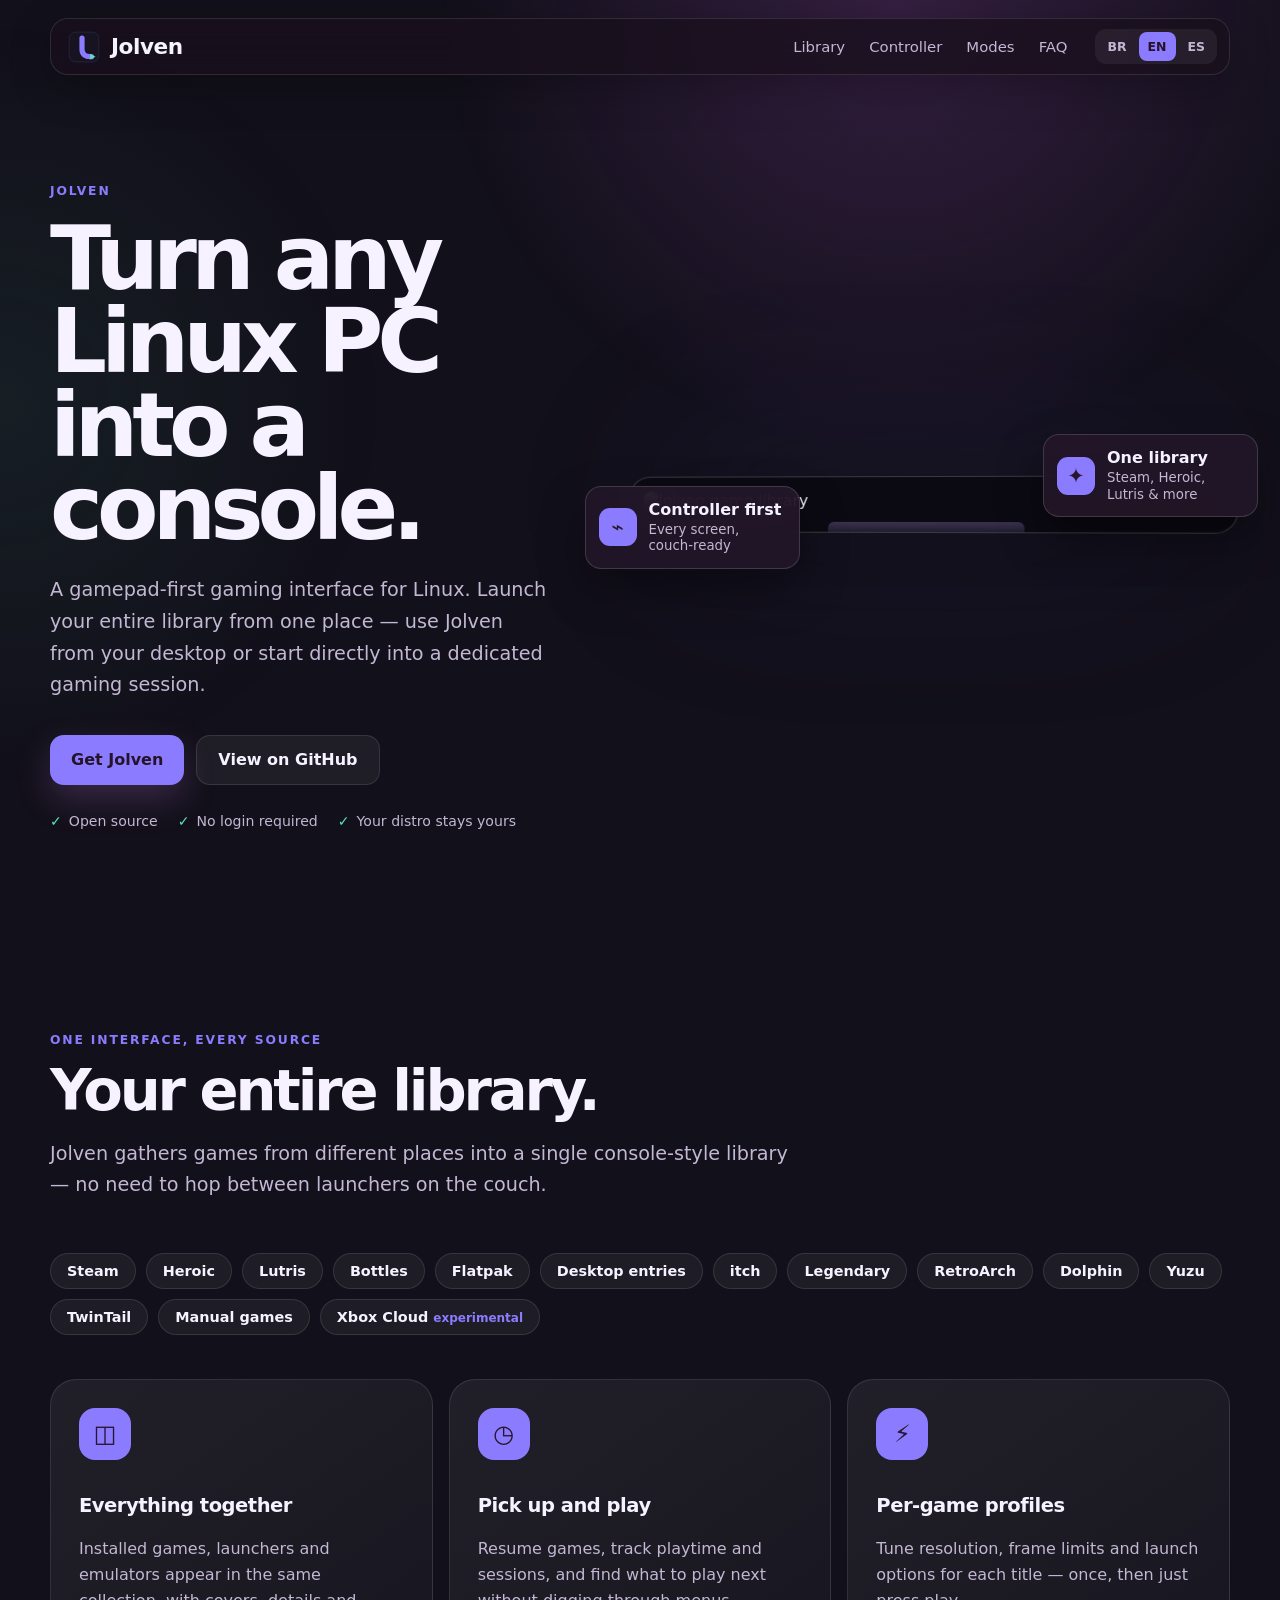
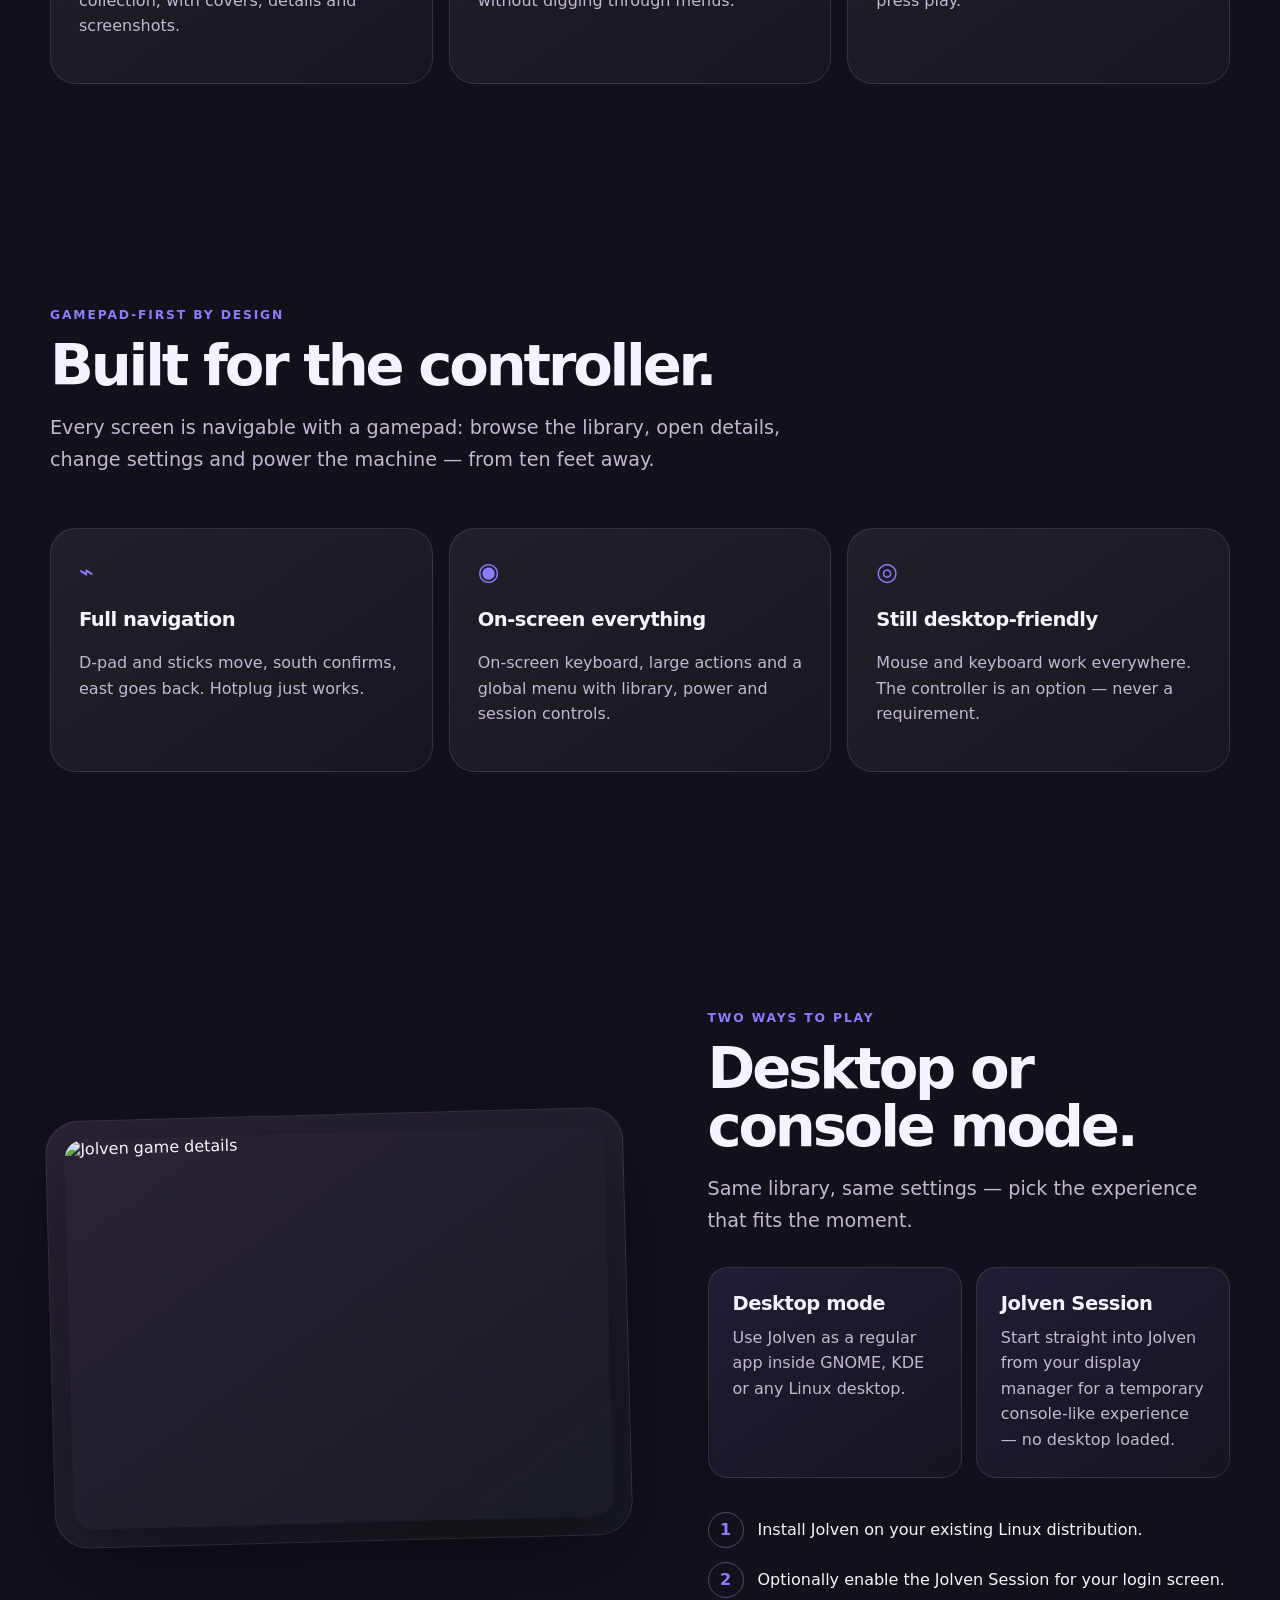
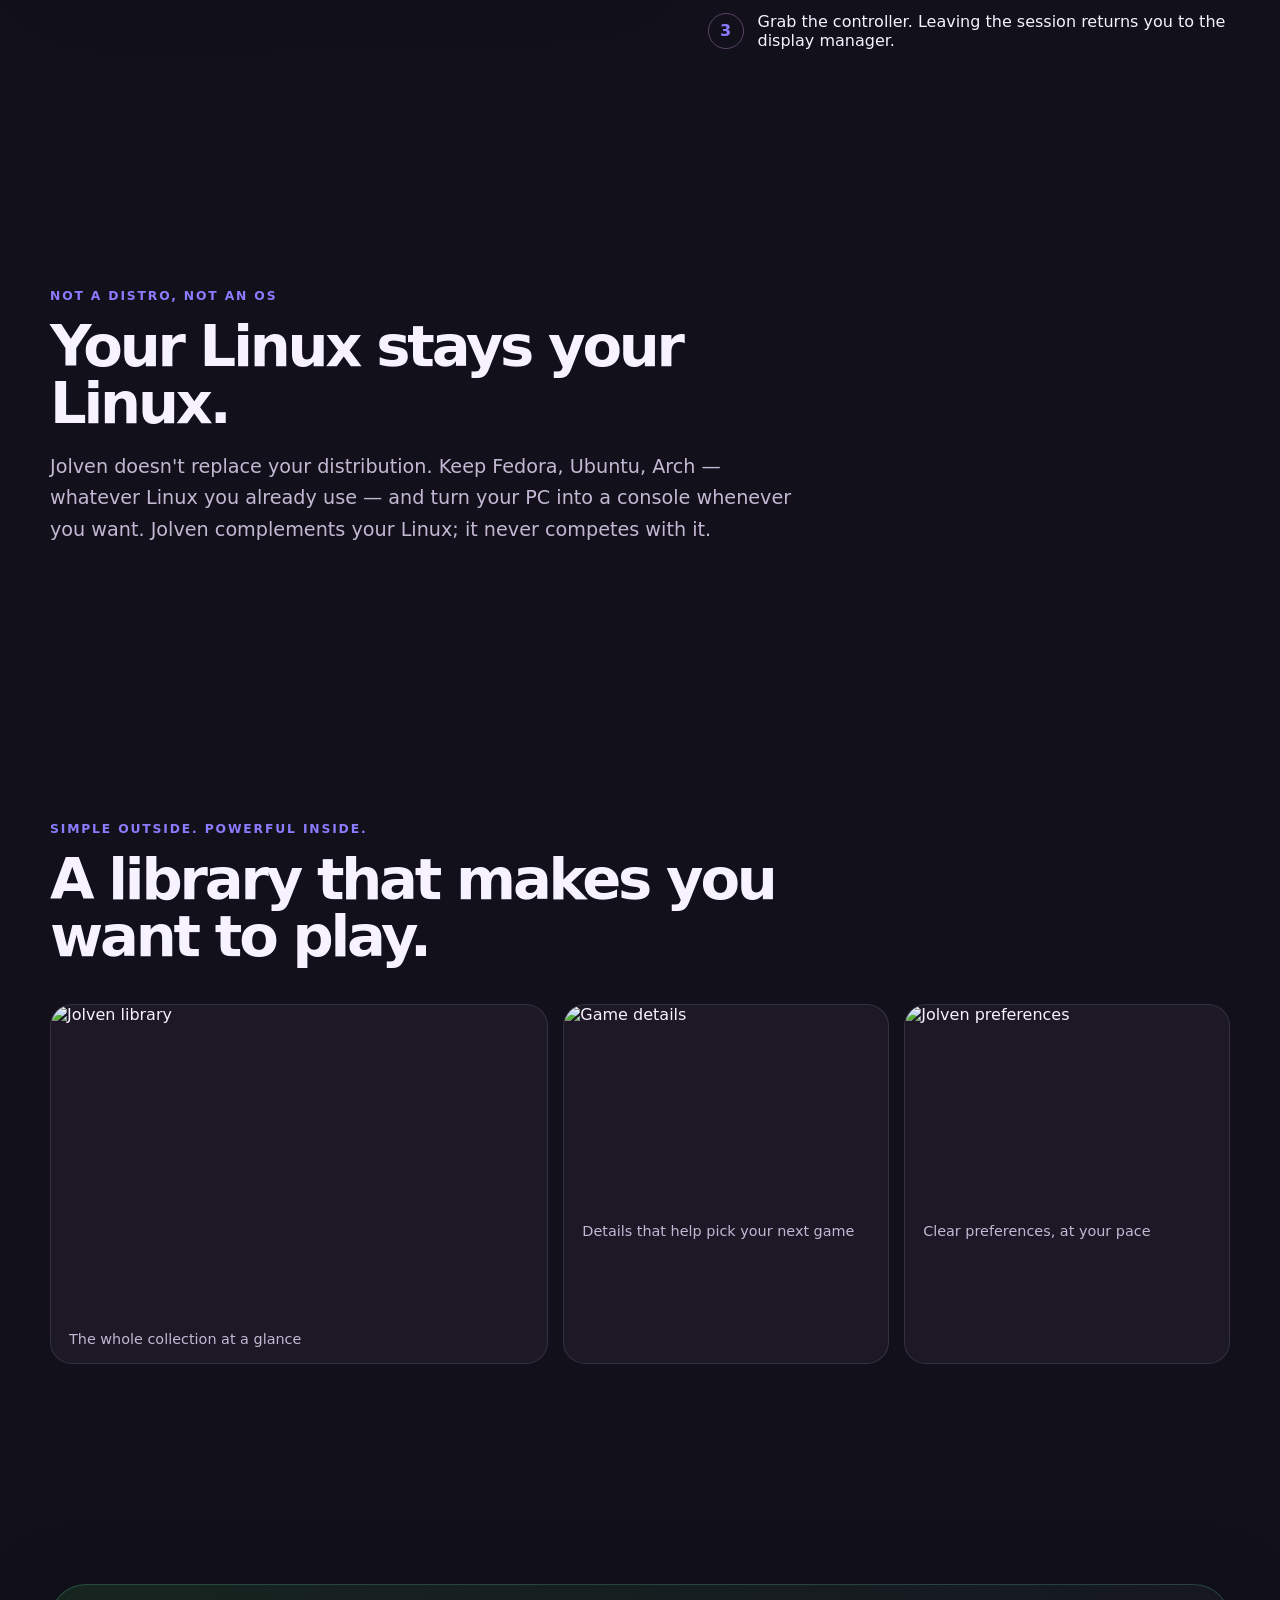
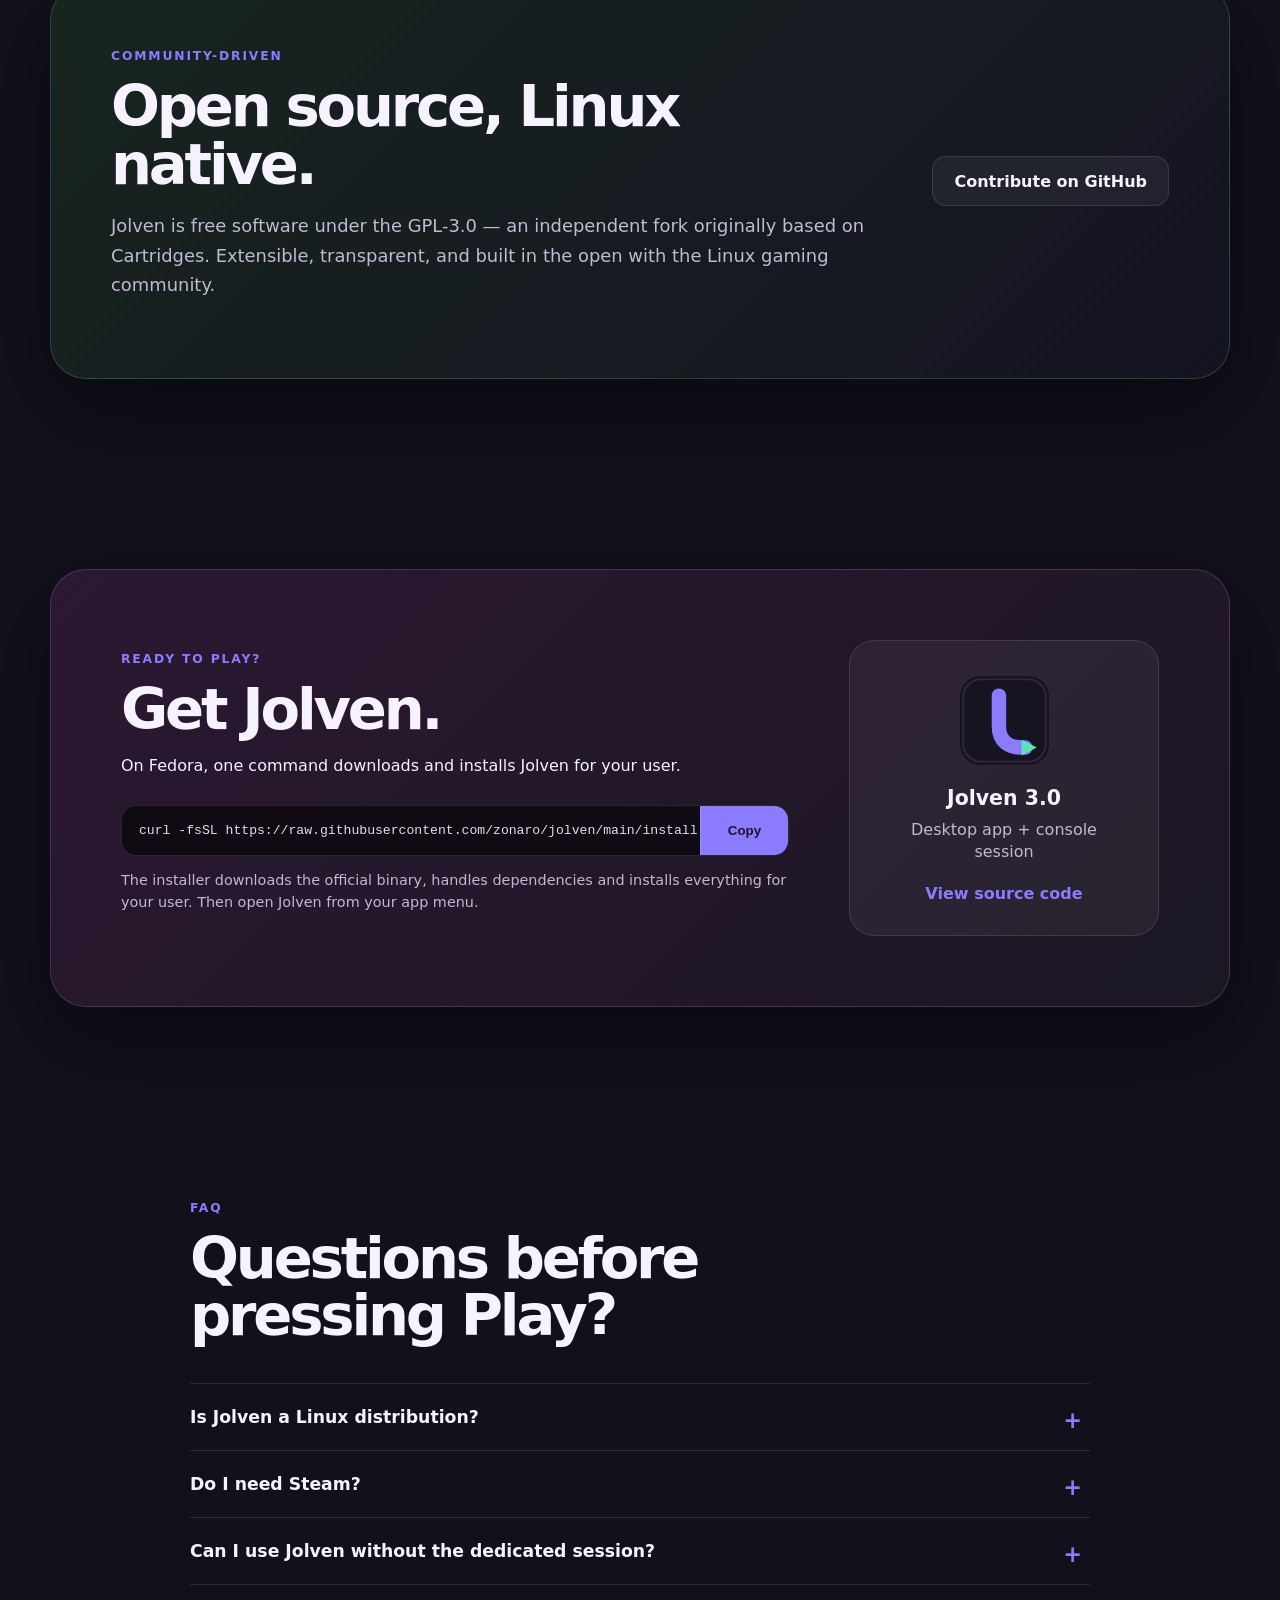
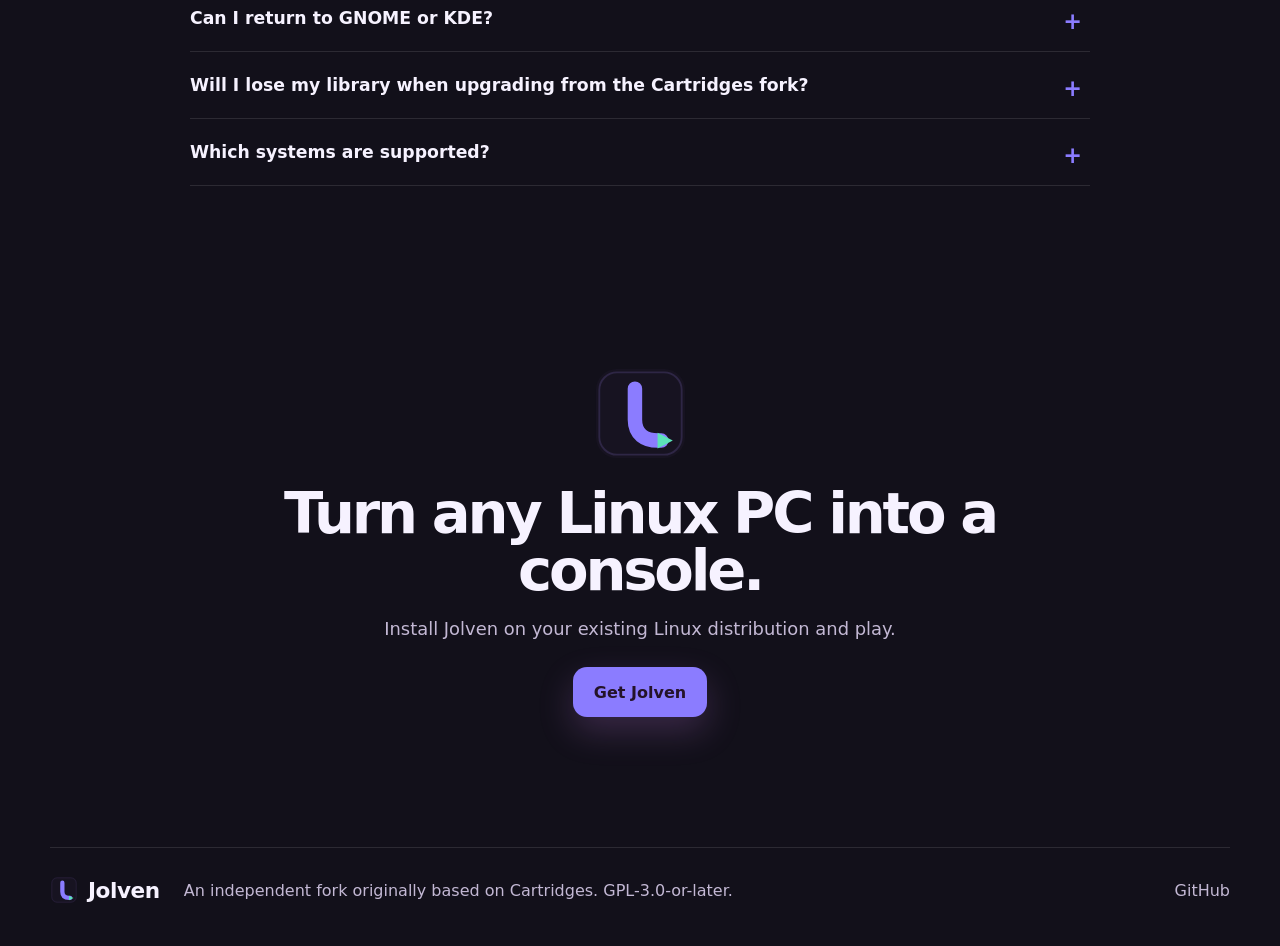
==== commit de833bba: "Point all repository URLs to zonaro/jolven GitHub repository renamed from cartridges to jolven; upda" ====
--- a/landing/index.html
+++ b/landing/index.html
@@ -40,7 +40,7 @@
           <p class="hero-lead" data-i18n="heroLead">A gamepad-first gaming interface for Linux. Launch your entire library from one place — use Jolven from your desktop or start directly into a dedicated gaming session.</p>
           <div class="hero-actions">
             <a class="button primary" href="#install" data-i18n="ctaGet">Get Jolven</a>
-            <a class="button secondary" href="https://github.com/zonaro/cartridges" data-i18n="ctaGithub">View on GitHub</a>
+            <a class="button secondary" href="https://github.com/zonaro/jolven" data-i18n="ctaGithub">View on GitHub</a>
           </div>
           <ul class="trust-list" aria-label="Highlights">
             <li data-i18n="trustOpen">Open source</li>
@@ -174,7 +174,7 @@
             <h2 data-i18n="ossTitle">Open source, Linux native.</h2>
             <p data-i18n="ossLead">Jolven is free software under the GPL-3.0 — an independent fork originally based on Cartridges. Extensible, transparent, and built in the open with the Linux gaming community.</p>
           </div>
-          <a class="button secondary" href="https://github.com/zonaro/cartridges" data-i18n="ossButton">Contribute on GitHub</a>
+          <a class="button secondary" href="https://github.com/zonaro/jolven" data-i18n="ossButton">Contribute on GitHub</a>
         </div>
       </section>
 
@@ -184,7 +184,7 @@
           <h2 data-i18n="installTitle">Get Jolven.</h2>
           <p data-i18n="installLead">On Fedora, one command downloads and installs Jolven for your user.</p>
           <div class="command-box">
-            <code id="install-command">curl -fsSL https://raw.githubusercontent.com/zonaro/cartridges/main/install.sh | bash</code>
+            <code id="install-command">curl -fsSL https://raw.githubusercontent.com/zonaro/jolven/main/install.sh | bash</code>
             <button type="button" id="copy-command" data-i18n="copy">Copy</button>
           </div>
           <p class="command-note" data-i18n="installNote">The installer downloads the official binary, handles dependencies and installs everything for your user. Then open Jolven from your app menu.</p>
@@ -193,7 +193,7 @@
           <img src="assets/favicon.svg" alt="">
           <strong>Jolven 3.0</strong>
           <span data-i18n="installCardText">Desktop app + console session</span>
-          <a href="https://github.com/zonaro/cartridges" data-i18n="viewSource">View source code</a>
+          <a href="https://github.com/zonaro/jolven" data-i18n="viewSource">View source code</a>
         </div>
       </section>
 
@@ -223,7 +223,7 @@
     <footer>
       <a class="brand" href="#top"><img src="assets/favicon.svg" alt=""><span class="wordmark">Jolven</span></a>
       <p data-i18n="footerText">An independent fork originally based on Cartridges. GPL-3.0-or-later.</p>
-      <a href="https://github.com/zonaro/cartridges">GitHub</a>
+      <a href="https://github.com/zonaro/jolven">GitHub</a>
     </footer>
   </body>
 </html>
